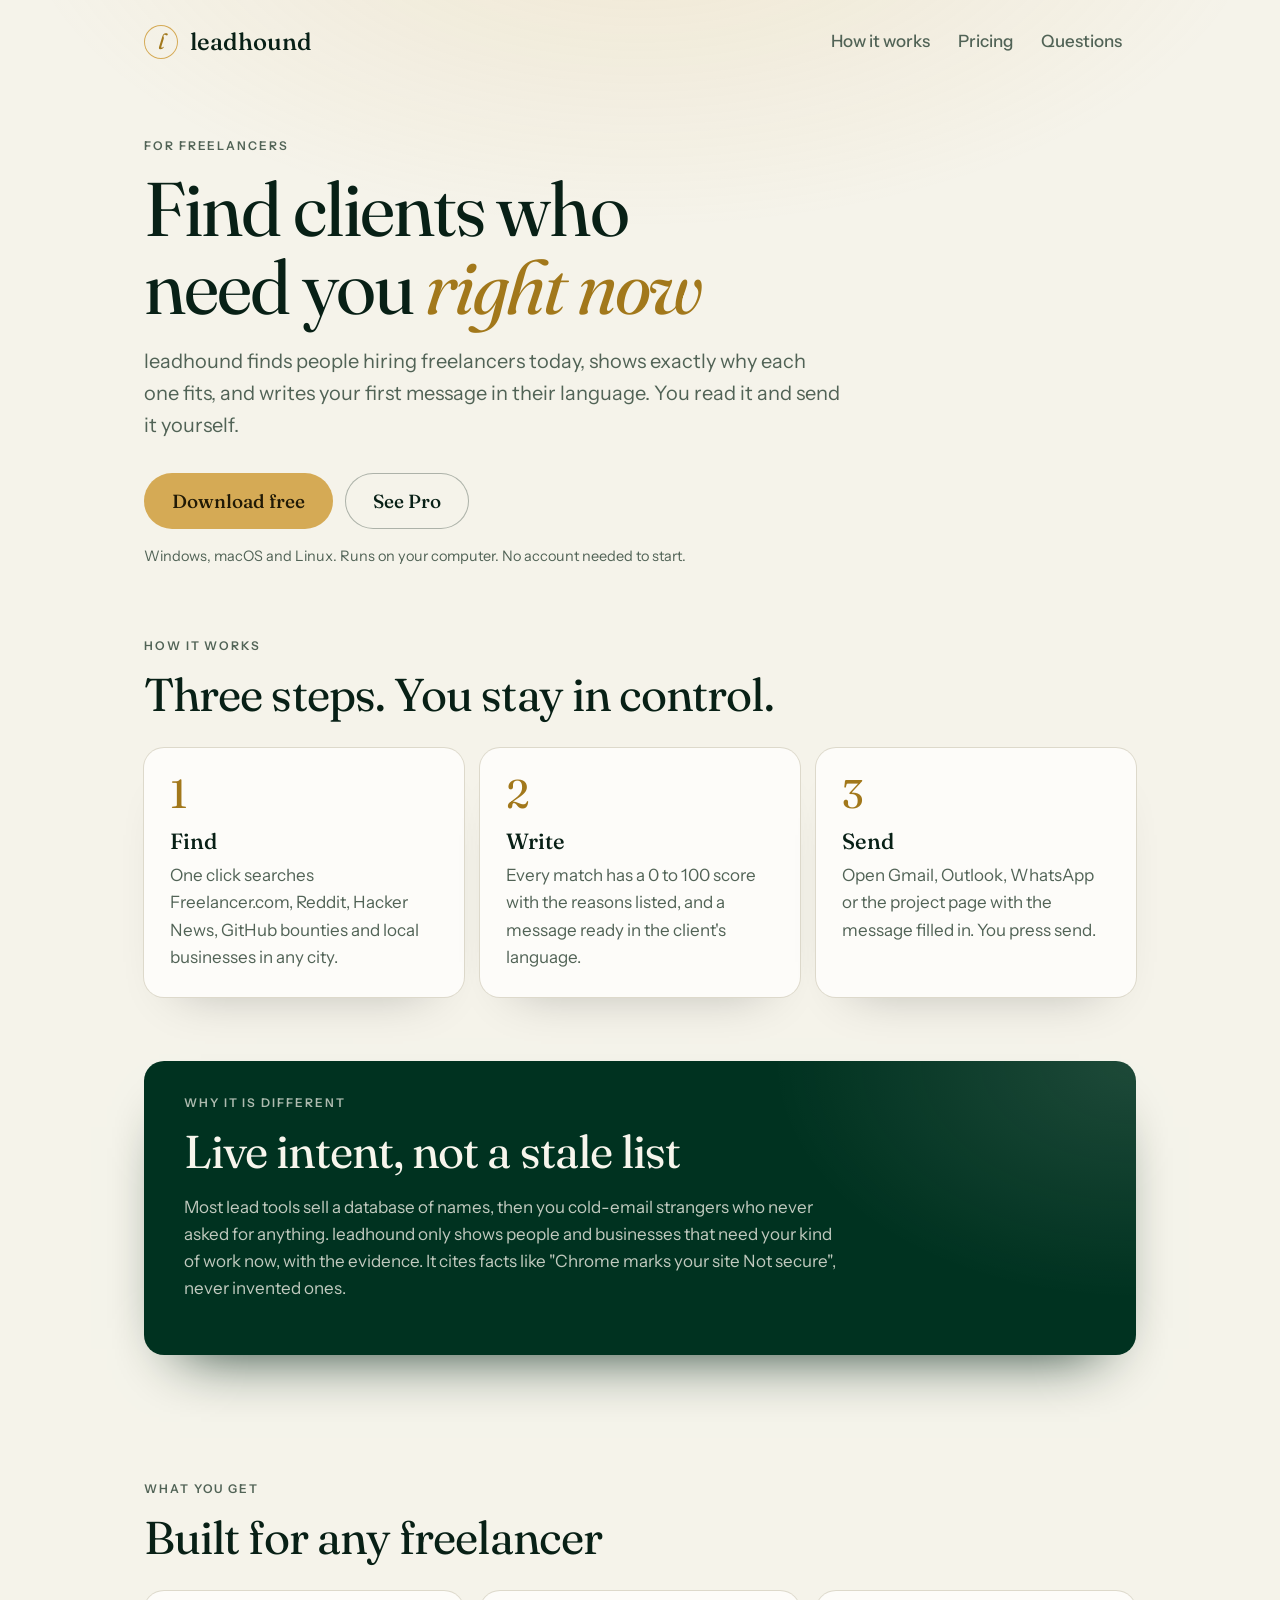
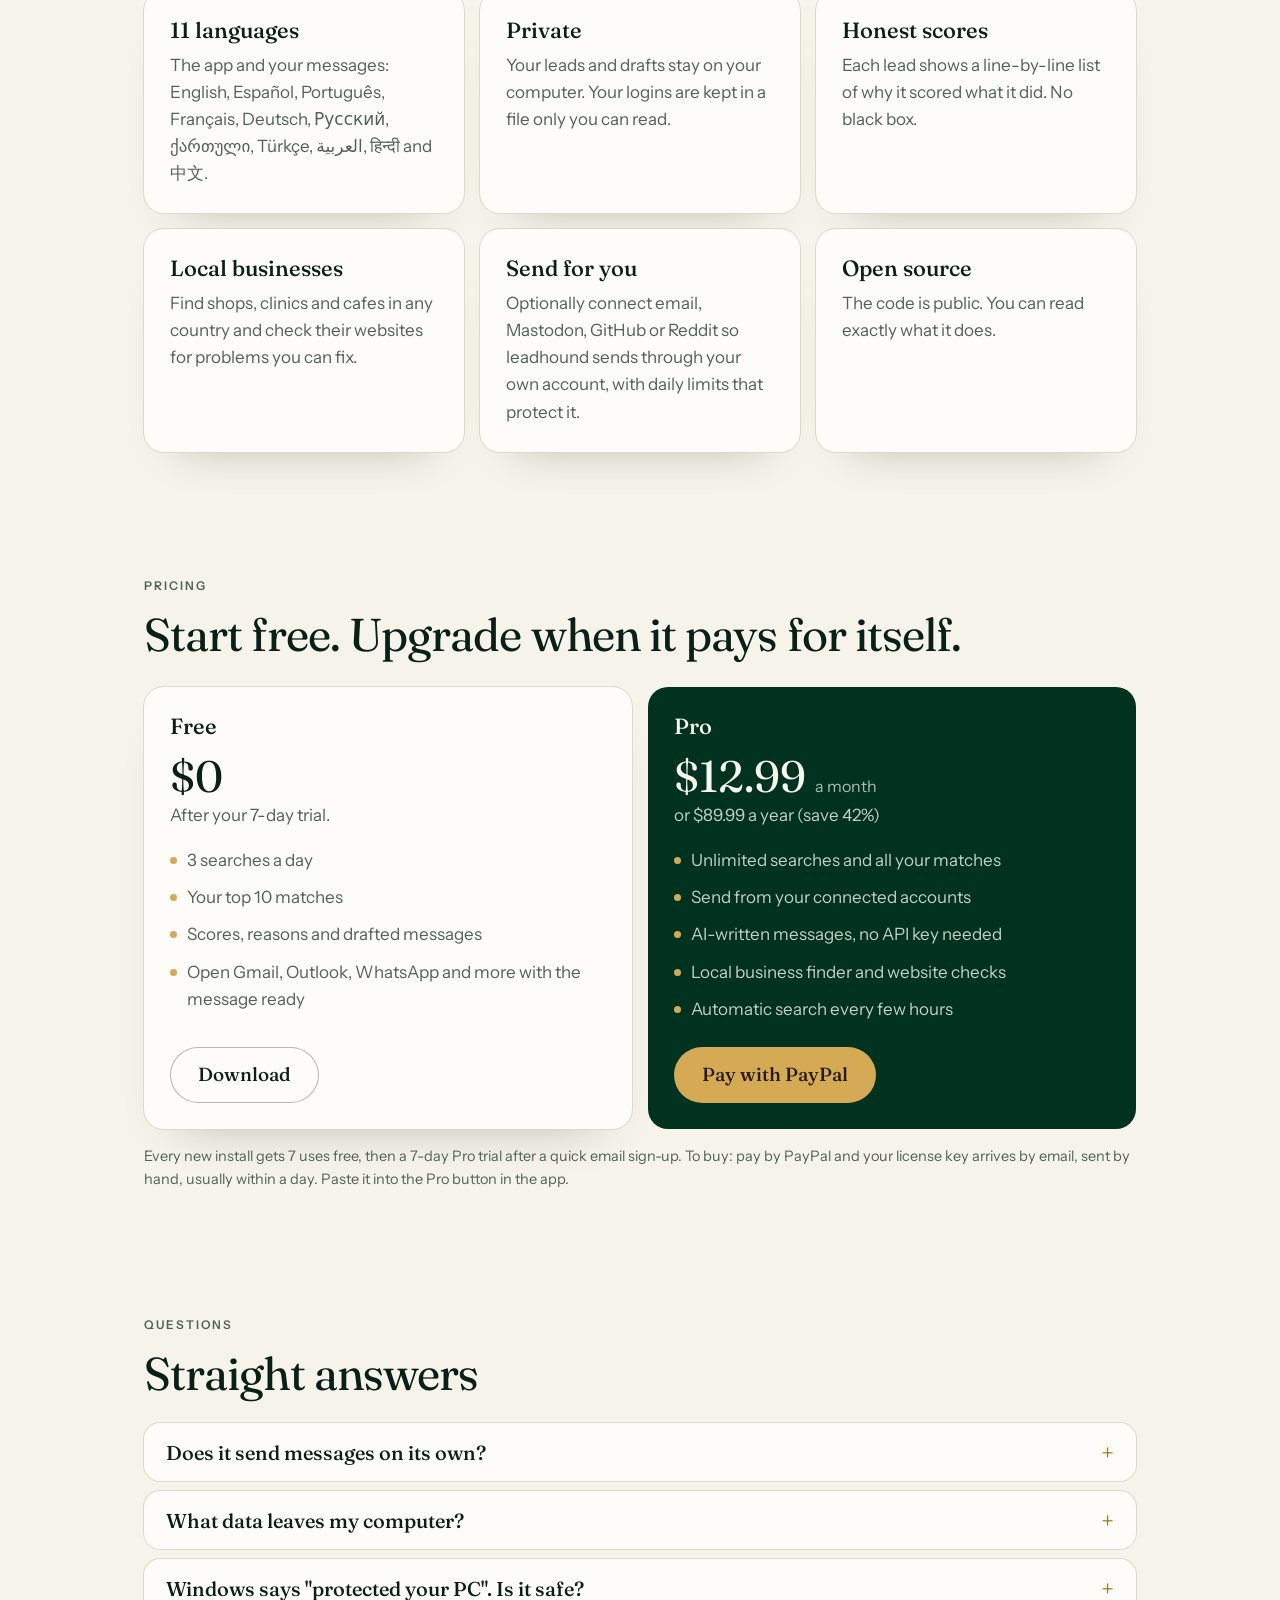
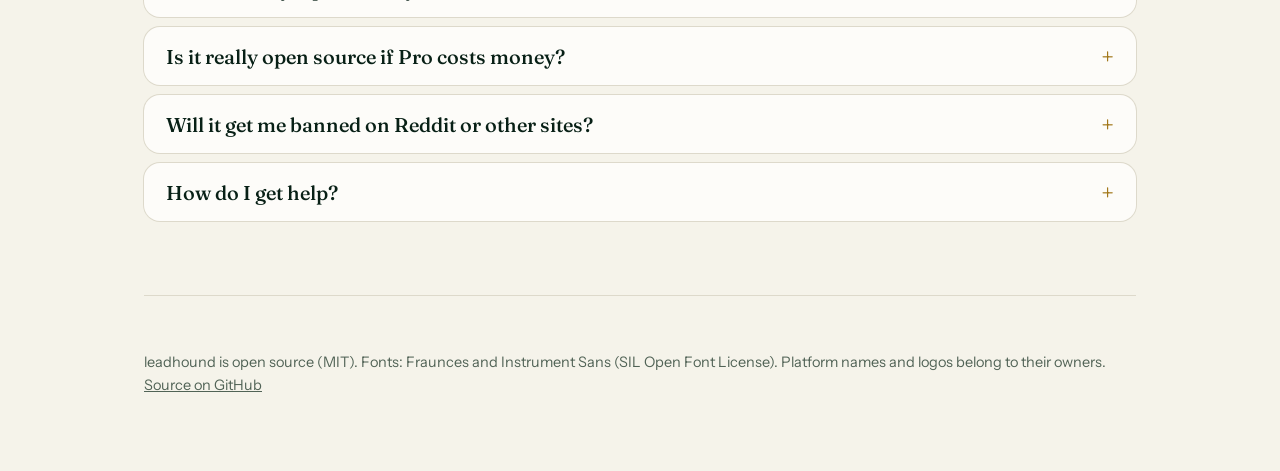
==== site/index.html @ 35280e09 "Add landing page Co-Authored-By: Claude Sonnet 5.5 <noreply@anthropic.com>" ====
<!doctype html>
<html lang="en"><head><meta charset="utf-8"><meta name="viewport" content="width=device-width,initial-scale=1">
<title>leadhound: find freelance clients who need you right now</title>
<meta name="description" content="leadhound finds people hiring freelancers right now, shows why each one fits, and writes your first message in their language. You send it yourself. Free to start, runs on your computer.">
<meta property="og:title" content="leadhound: find freelance clients who need you right now">
<meta property="og:description" content="Live hiring posts and local businesses, scored and explained. Your data stays on your computer.">
<style>
@font-face{font-family:Fraunces;src:url(fonts/fraunces.woff2) format("woff2");font-weight:300 700;font-display:swap}
@font-face{font-family:Fraunces;src:url(fonts/fraunces-italic.woff2) format("woff2");font-weight:300 700;font-style:italic;font-display:swap}
@font-face{font-family:"Instrument Sans";src:url(fonts/instrument-sans.woff2) format("woff2");font-weight:400 700;font-display:swap}
:root{--bg:oklch(0.962 0.012 95);--card:oklch(0.992 0.005 95);--ink:oklch(0.22 0.035 165);--mut:oklch(0.48 0.03 155);--hair:oklch(0.885 0.02 95);--pri:oklch(0.34 0.07 163);--on:oklch(0.97 0.012 95);--gold:oklch(0.76 0.115 82);--gold-on:oklch(0.22 0.035 90);--gold-ink:oklch(0.6 0.115 82);--hero:oklch(0.28 0.062 164);
--display:Fraunces,Georgia,serif;--body:"Instrument Sans",system-ui,sans-serif;--ease:cubic-bezier(.2,0,0,1)}
*{box-sizing:border-box}html{-webkit-font-smoothing:antialiased;scroll-behavior:smooth}
body{margin:0;background:var(--bg);color:var(--ink);font:400 17px/1.6 var(--body)}
body::before{content:"";position:fixed;inset:0;z-index:-1;background:radial-gradient(900px 480px at 50% -12%,color-mix(in oklch,var(--gold) 16%,transparent),transparent 70%)}
a{color:inherit}
.wrap{max-width:1040px;margin:0 auto;padding:0 24px}
header{display:flex;align-items:center;gap:8px;padding:20px 0}
.brand{display:flex;align-items:center;gap:12px;margin-right:auto;font:500 24px/1 var(--display);text-decoration:none}
.logo{display:grid;place-items:center;width:34px;height:34px;border-radius:50%;box-shadow:inset 0 0 0 1px var(--gold);color:var(--gold-ink);font:italic 400 22px/1 var(--display);padding-bottom:3px}
nav a{display:inline-flex;align-items:center;min-height:44px;padding:0 14px;border-radius:99px;color:var(--mut);text-decoration:none;font-weight:500}
nav a:hover{background:color-mix(in oklch,var(--ink) 6%,transparent);color:var(--ink)}
.btn{display:inline-flex;align-items:center;gap:10px;min-height:56px;padding:0 28px;border-radius:99px;background:var(--gold);color:var(--gold-on);font:500 19px/1 var(--display);text-decoration:none;transition:transform 150ms var(--ease),filter 150ms var(--ease)}
.btn:hover{filter:brightness(1.06)}.btn:active{transform:scale(.97)}
.btn.line{background:transparent;color:var(--ink);box-shadow:inset 0 0 0 1px color-mix(in oklch,var(--ink) 30%,transparent)}
.btn.dark{background:var(--pri);color:var(--on)}
.eyebrow{font:600 12px/1 var(--body);letter-spacing:.16em;text-transform:uppercase;color:var(--mut);margin:0 0 18px}
h1{font:400 clamp(42px,7vw,76px)/1.02 var(--display);letter-spacing:-.025em;margin:0 0 20px;text-wrap:balance}
h1 em{font-style:italic;color:var(--gold-ink)}
h2{font:400 clamp(32px,4.4vw,46px)/1.08 var(--display);letter-spacing:-.02em;margin:0 0 14px;text-wrap:balance}
h3{font:500 22px/1.2 var(--display);margin:0 0 8px}
.lead{font-size:20px;color:var(--mut);max-width:56ch;margin:0 0 32px;text-wrap:pretty}
.hero{padding:56px 0 72px}.cta{display:flex;gap:12px;flex-wrap:wrap}.small{color:var(--mut);font-size:14.5px;margin:16px 0 0}
section{padding:64px 0}
.grid{display:grid;grid-template-columns:repeat(3,minmax(0,1fr));gap:16px}
.card{background:var(--card);border-radius:20px;padding:26px;box-shadow:0 0 0 1px var(--hair),0 26px 50px -36px oklch(0 0 0/.3)}
.card p{margin:0;color:var(--mut)}
.num{font:400 40px/1 var(--display);color:var(--gold-ink);margin-bottom:14px}
.panel{background:radial-gradient(520px 340px at 100% 0,color-mix(in oklch,var(--on) 12%,transparent),transparent 70%),var(--hero);color:var(--on);border-radius:20px;padding:36px 40px;box-shadow:0 30px 60px -36px color-mix(in oklch,var(--hero) 80%,black)}
.panel p{color:color-mix(in oklch,var(--on) 78%,transparent);max-width:60ch}
.plans{display:grid;grid-template-columns:repeat(2,minmax(0,1fr));gap:16px;align-items:stretch}
.plan{display:flex;flex-direction:column}.plan.pro{background:var(--hero);color:var(--on);box-shadow:none}.plan.pro p,.plan.pro li{color:color-mix(in oklch,var(--on) 80%,transparent)}
.price{font:400 44px/1 var(--display);margin:6px 0 4px}.price small{font:400 16px var(--body);color:var(--mut)}.plan.pro .price small{color:color-mix(in oklch,var(--on) 70%,transparent)}
ul.tick{list-style:none;padding:0;margin:18px 0 24px;display:grid;gap:10px}ul.tick li{display:flex;gap:10px;color:var(--mut)}ul.tick li::before{content:"";width:7px;height:7px;border-radius:50%;background:var(--gold);margin-top:10px;flex:none}
.plan .btn{margin-top:auto;align-self:flex-start}
details{background:var(--card);border-radius:16px;padding:0 22px;box-shadow:0 0 0 1px var(--hair);margin-bottom:10px}
summary{cursor:pointer;min-height:58px;display:flex;align-items:center;font:500 20px var(--display);list-style:none}summary::-webkit-details-marker{display:none}
summary::after{content:"+";margin-left:auto;color:var(--gold-ink);font-size:24px}details[open] summary::after{content:"\2212"}
details p{margin:0 0 20px;color:var(--mut)}
footer{padding:40px 0 60px;color:var(--mut);font-size:14.5px;border-top:1px solid var(--hair)}
@media(max-width:820px){.grid,.plans{grid-template-columns:1fr}.panel{padding:28px 24px}nav a.hide{display:none}}
@media(prefers-reduced-motion:reduce){*{transition:none!important;scroll-behavior:auto!important}}
</style></head><body>
<div class="wrap">
<header><a class="brand" href="#"><span class="logo">l</span>leadhound</a><nav><a class="hide" href="#how">How it works</a><a href="#pricing">Pricing</a><a class="hide" href="#faq">Questions</a></nav></header>

<div class="hero">
  <p class="eyebrow">For freelancers</p>
  <h1>Find clients who need you <em>right now</em></h1>
  <p class="lead">leadhound finds people hiring freelancers today, shows exactly why each one fits, and writes your first message in their language. You read it and send it yourself.</p>
  <div class="cta"><a class="btn" href="https://github.com/kalidatuna/leadhound/releases/latest">Download free</a><a class="btn line" href="#pricing">See Pro</a></div>
  <p class="small">Windows, macOS and Linux. Runs on your computer. No account needed to start.</p>
</div>

<section id="how" style="padding-top:0">
  <p class="eyebrow">How it works</p>
  <h2>Three steps. You stay in control.</h2>
  <div class="grid" style="margin-top:28px">
    <div class="card"><div class="num">1</div><h3>Find</h3><p>One click searches Freelancer.com, Reddit, Hacker News, GitHub bounties and local businesses in any city.</p></div>
    <div class="card"><div class="num">2</div><h3>Write</h3><p>Every match has a 0 to 100 score with the reasons listed, and a message ready in the client's language.</p></div>
    <div class="card"><div class="num">3</div><h3>Send</h3><p>Open Gmail, Outlook, WhatsApp or the project page with the message filled in. You press send.</p></div>
  </div>
</section>

<section style="padding-top:0">
  <div class="panel">
    <p class="eyebrow" style="color:color-mix(in oklch,var(--on) 70%,transparent)">Why it is different</p>
    <h2>Live intent, not a stale list</h2>
    <p>Most lead tools sell a database of names, then you cold-email strangers who never asked for anything. leadhound only shows people and businesses that need your kind of work now, with the evidence. It cites facts like "Chrome marks your site Not secure", never invented ones.</p>
  </div>
</section>

<section>
  <p class="eyebrow">What you get</p>
  <h2>Built for any freelancer</h2>
  <div class="grid" style="margin-top:28px">
    <div class="card"><h3>11 languages</h3><p>The app and your messages: English, Español, Português, Français, Deutsch, Русский, ქართული, Türkçe, العربية, हिन्दी and 中文.</p></div>
    <div class="card"><h3>Private</h3><p>Your leads and drafts stay on your computer. Your logins are kept in a file only you can read.</p></div>
    <div class="card"><h3>Honest scores</h3><p>Each lead shows a line-by-line list of why it scored what it did. No black box.</p></div>
    <div class="card"><h3>Local businesses</h3><p>Find shops, clinics and cafes in any country and check their websites for problems you can fix.</p></div>
    <div class="card"><h3>Send for you</h3><p>Optionally connect email, Mastodon, GitHub or Reddit so leadhound sends through your own account, with daily limits that protect it.</p></div>
    <div class="card"><h3>Open source</h3><p>The code is public. You can read exactly what it does.</p></div>
  </div>
</section>

<section id="pricing">
  <p class="eyebrow">Pricing</p>
  <h2>Start free. Upgrade when it pays for itself.</h2>
  <div class="plans" style="margin-top:28px">
    <div class="card plan">
      <h3>Free</h3><div class="price">$0</div><p>After your 7-day trial.</p>
      <ul class="tick"><li>3 searches a day</li><li>Your top 10 matches</li><li>Scores, reasons and drafted messages</li><li>Open Gmail, Outlook, WhatsApp and more with the message ready</li></ul>
      <a class="btn line" href="https://github.com/kalidatuna/leadhound/releases/latest">Download</a>
    </div>
    <div class="card plan pro">
      <h3>Pro</h3><div class="price">$12.99 <small>a month</small></div><p>or $89.99 a year (save 42%)</p>
      <ul class="tick"><li>Unlimited searches and all your matches</li><li>Send from your connected accounts</li><li>AI-written messages, no API key needed</li><li>Local business finder and website checks</li><li>Automatic search every few hours</li></ul>
      <a class="btn" href="https://paypal.me/SupplierIndexUK">Pay with PayPal</a>
    </div>
  </div>
  <p class="small">Every new install gets 7 uses free, then a 7-day Pro trial after a quick email sign-up. To buy: pay by PayPal and your license key arrives by email, sent by hand, usually within a day. Paste it into the Pro button in the app.</p>
</section>

<section id="faq">
  <p class="eyebrow">Questions</p>
  <h2>Straight answers</h2>
  <div style="margin-top:24px">
  <details><summary>Does it send messages on its own?</summary><p>Never. You press send on every message. The daily limits exist to protect your accounts, not to set a target.</p></details>
  <details><summary>What data leaves my computer?</summary><p>Searches go to the public sources (Freelancer.com, Reddit and so on) the way a browser would. If you sign up for the trial, your email and a device code go to the license server. If you use the hosted AI, the lead's text goes to the server and then to Anthropic to write the message. Nothing else.</p></details>
  <details><summary>Windows says "protected your PC". Is it safe?</summary><p>The downloaded apps are not code-signed yet, so Windows and macOS warn you. On Windows click More info, then Run anyway. On macOS right-click the file and choose Open. The code is public if you want to check it, or install it with pip.</p></details>
  <details><summary>Is it really open source if Pro costs money?</summary><p>Yes. The code is public under the MIT license. Pro is a license key for convenience features and the hosted AI. Anyone technical can read and change the code; paying supports the person who maintains it.</p></details>
  <details><summary>Will it get me banned on Reddit or other sites?</summary><p>leadhound identifies itself, limits how fast it asks, and only reads public posts. When you connect an account to send, it caps messages per day and pauses between them. Cold messages can still break a site's rules, so keep them personal and short.</p></details>
  <details><summary>How do I get help?</summary><p>Open an issue on <a href="https://github.com/kalidatuna/leadhound/issues">GitHub</a>.</p></details>
  </div>
</section>

<footer>
  <p>leadhound is open source (MIT). Fonts: Fraunces and Instrument Sans (SIL Open Font License). Platform names and logos belong to their owners. <a href="https://github.com/kalidatuna/leadhound">Source on GitHub</a></p>
</footer>
</div>
</body></html>
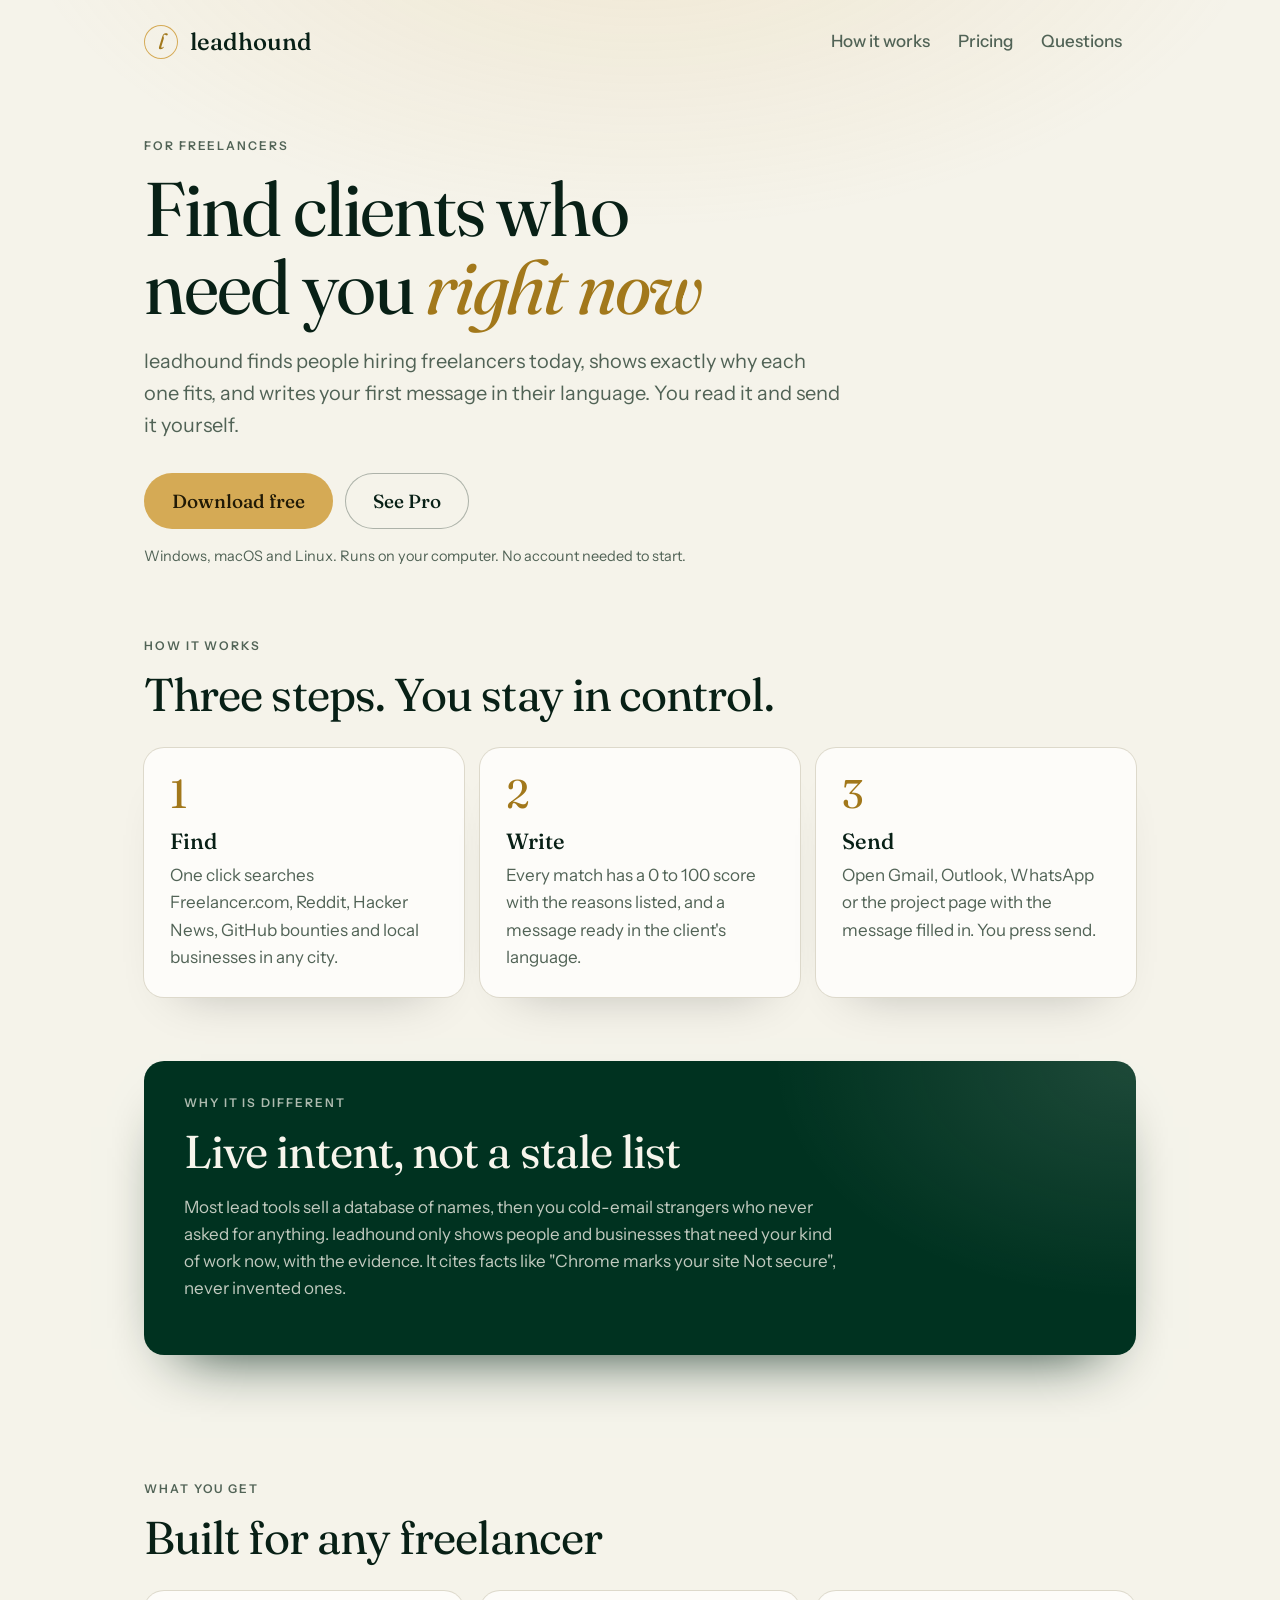
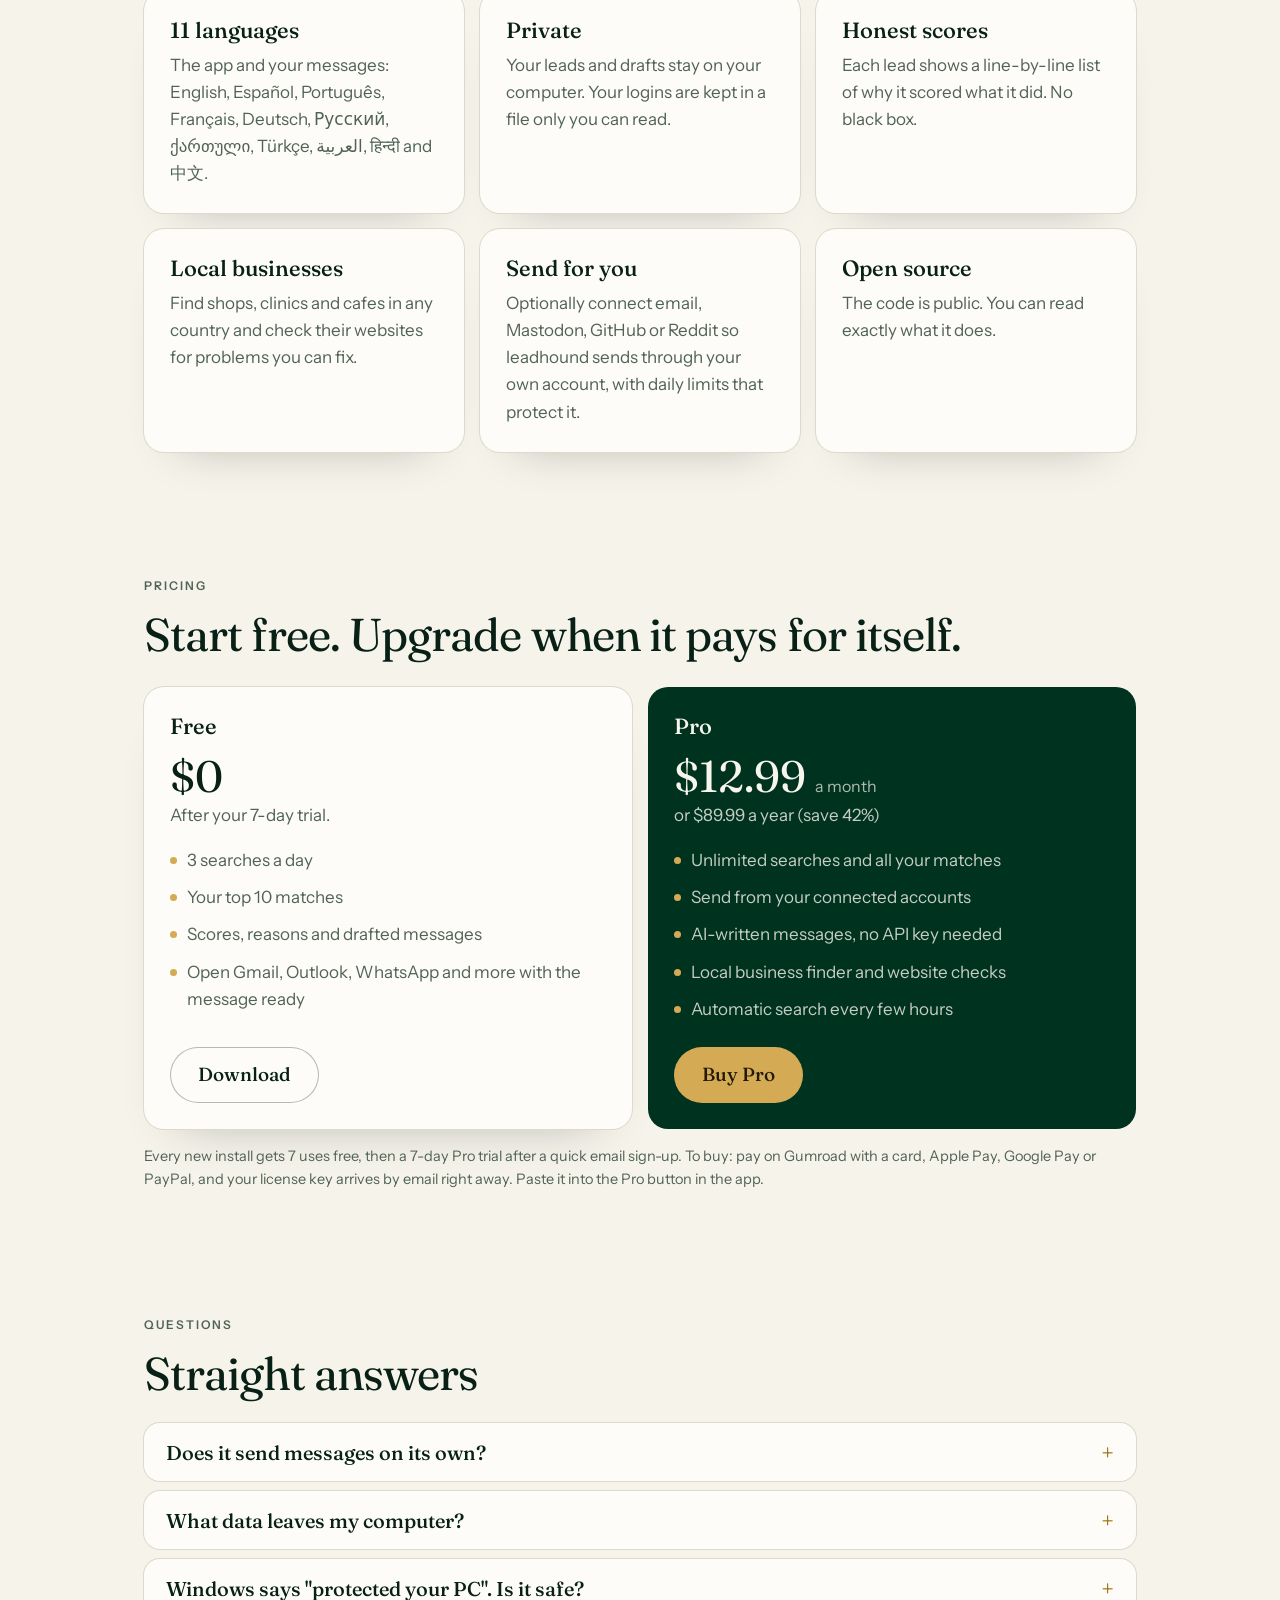
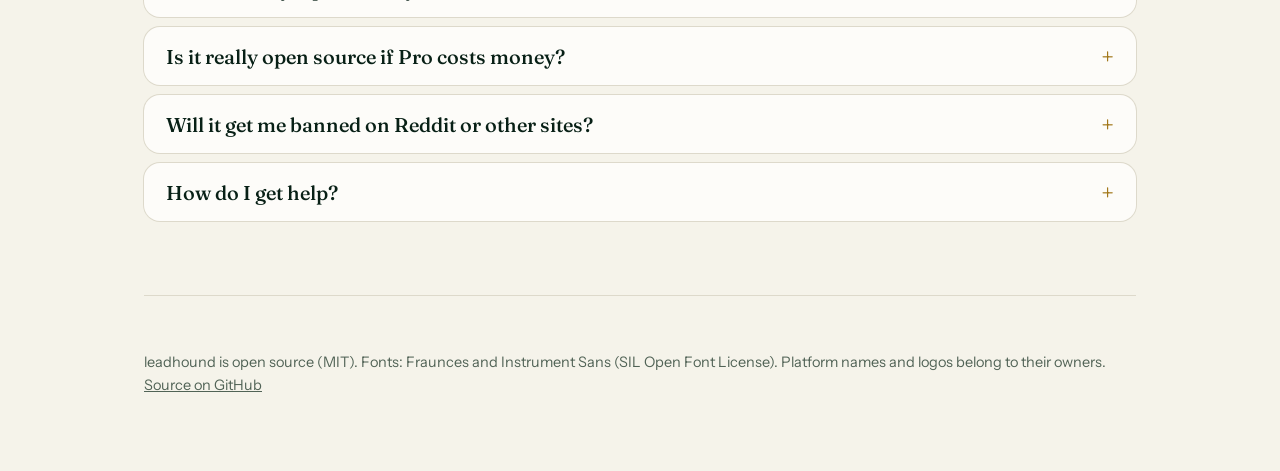
==== commit 978fa1e7: "Sell Pro through Gumroad: license keys redeemed with the license server - POST /v1/redeem turns a Gu" ====
--- a/site/index.html
+++ b/site/index.html
@@ -105,10 +105,10 @@
     <div class="card plan pro">
       <h3>Pro</h3><div class="price">$12.99 <small>a month</small></div><p>or $89.99 a year (save 42%)</p>
       <ul class="tick"><li>Unlimited searches and all your matches</li><li>Send from your connected accounts</li><li>AI-written messages, no API key needed</li><li>Local business finder and website checks</li><li>Automatic search every few hours</li></ul>
-      <a class="btn" href="https://paypal.me/SupplierIndexUK">Pay with PayPal</a>
+      <a class="btn" href="#buy" id="buy">Buy Pro</a>
     </div>
   </div>
-  <p class="small">Every new install gets 7 uses free, then a 7-day Pro trial after a quick email sign-up. To buy: pay by PayPal and your license key arrives by email, sent by hand, usually within a day. Paste it into the Pro button in the app.</p>
+  <p class="small">Every new install gets 7 uses free, then a 7-day Pro trial after a quick email sign-up. To buy: pay on Gumroad with a card, Apple Pay, Google Pay or PayPal, and your license key arrives by email right away. Paste it into the Pro button in the app.</p>
 </section>
 
 <section id="faq">
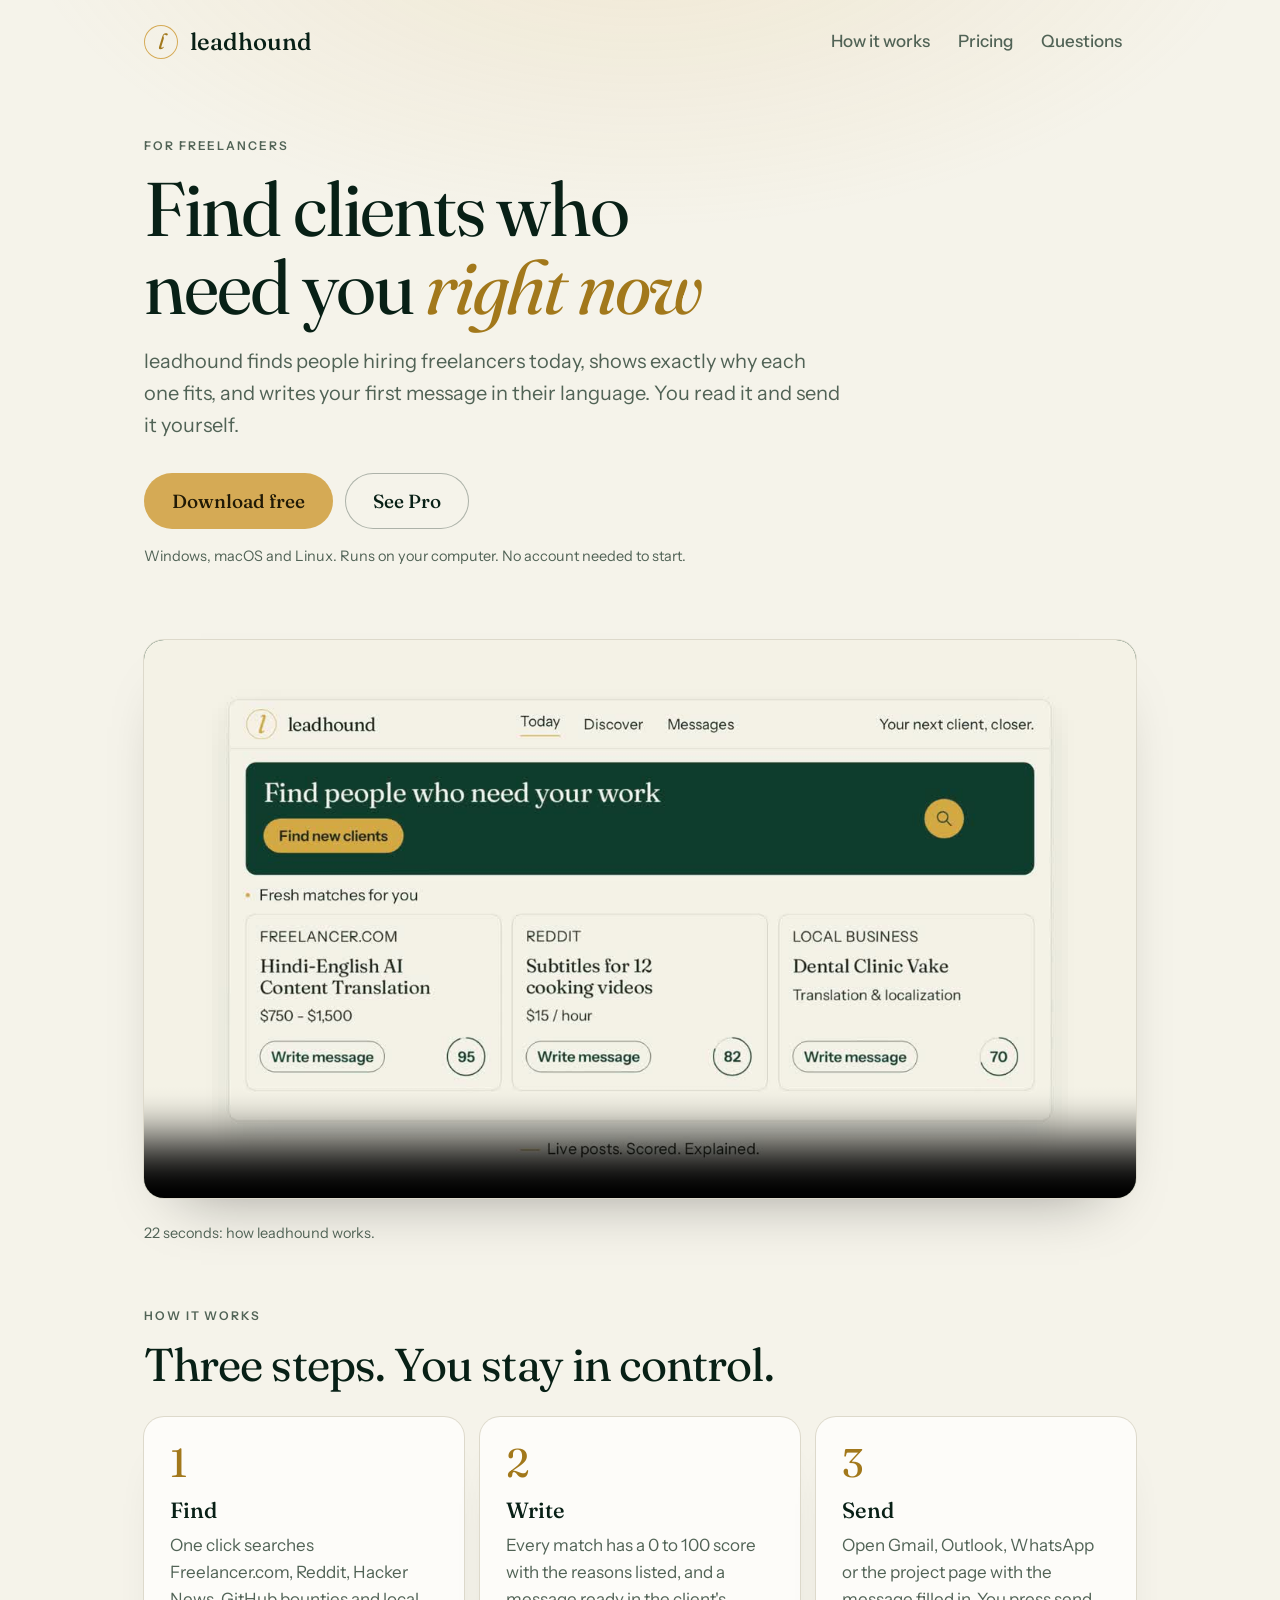
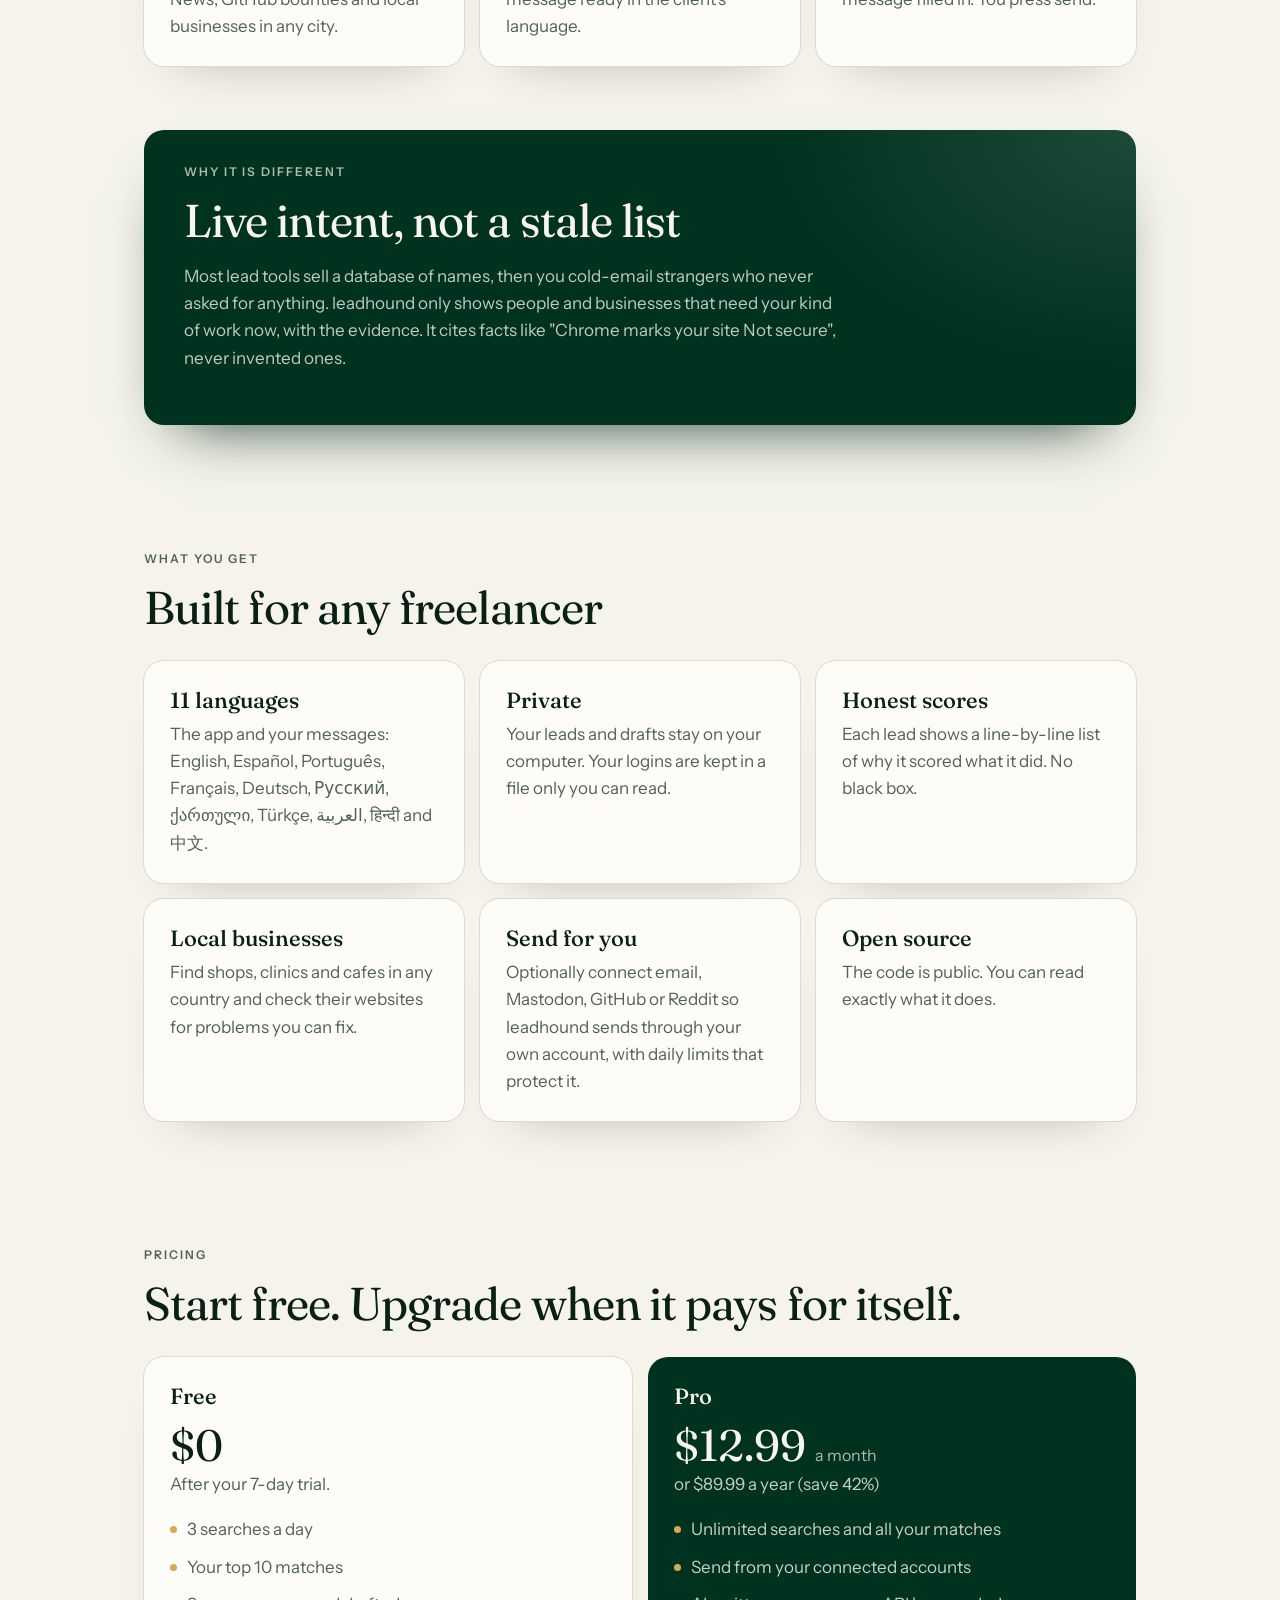
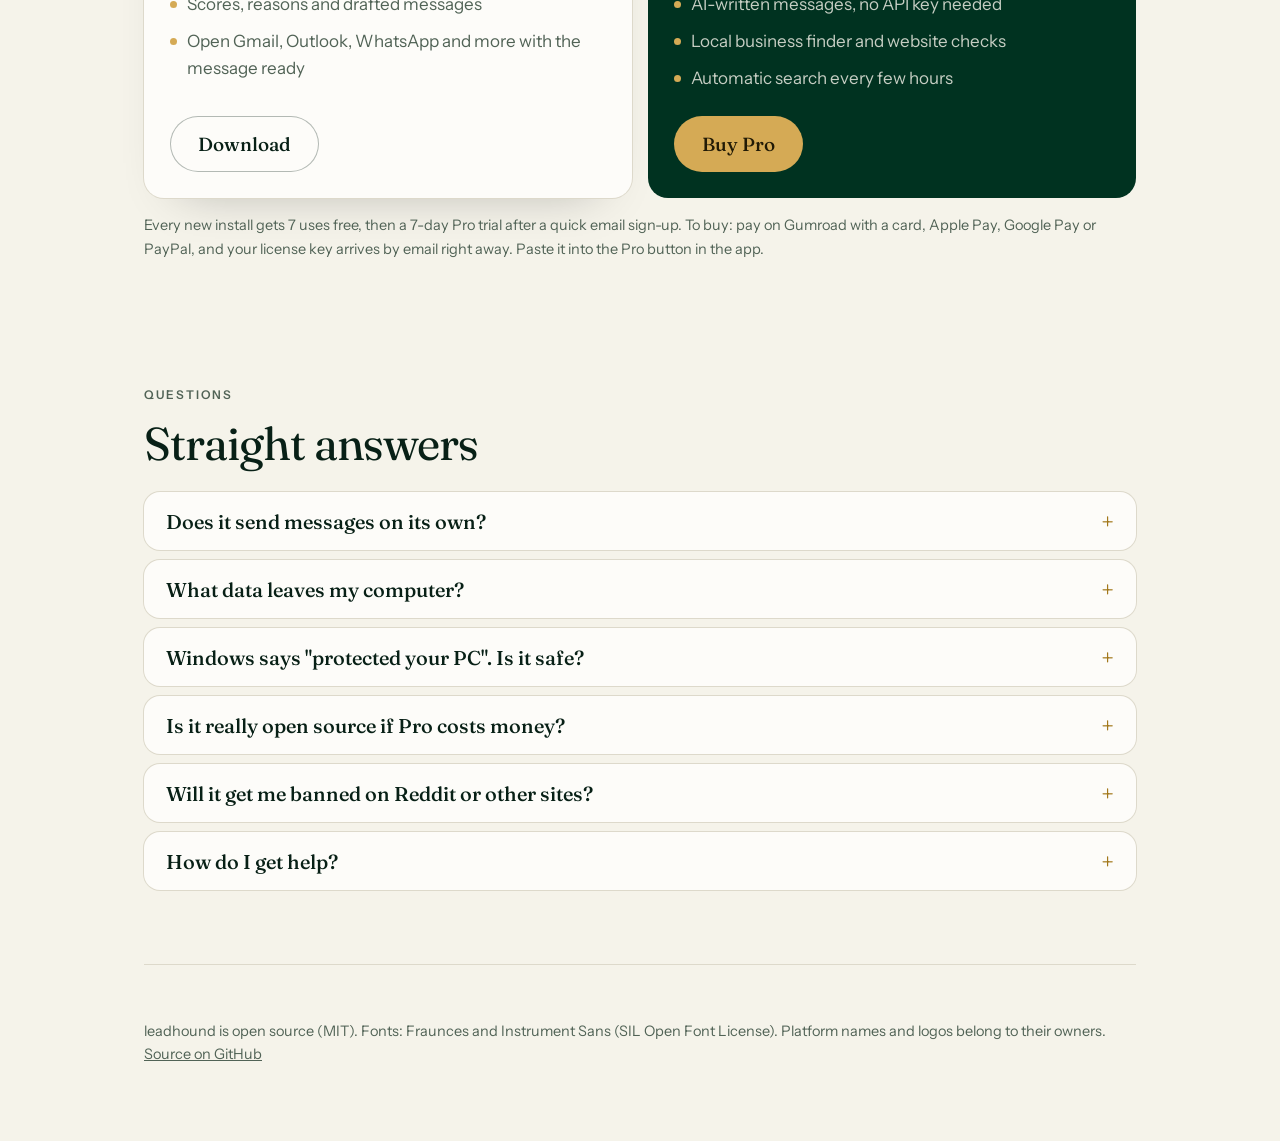
==== commit 07d03a57: "Add promo video to the landing page Co-Authored-By: Claude Sonnet 5.5 <noreply@anthropic.com>" ====
--- a/site/index.html
+++ b/site/index.html
@@ -62,6 +62,14 @@
   <p class="small">Windows, macOS and Linux. Runs on your computer. No account needed to start.</p>
 </div>
 
+<section style="padding-top:0">
+  <video controls preload="metadata" poster="promo-poster.jpg" playsinline style="width:100%;border-radius:20px;box-shadow:0 0 0 1px var(--hair),0 30px 60px -36px oklch(0 0 0/.4);background:var(--hero)">
+    <source src="promo.mp4" type="video/mp4">
+    Your browser cannot play this video.
+  </video>
+  <p class="small">22 seconds: how leadhound works.</p>
+</section>
+
 <section id="how" style="padding-top:0">
   <p class="eyebrow">How it works</p>
   <h2>Three steps. You stay in control.</h2>
@@ -105,7 +113,7 @@
     <div class="card plan pro">
       <h3>Pro</h3><div class="price">$12.99 <small>a month</small></div><p>or $89.99 a year (save 42%)</p>
       <ul class="tick"><li>Unlimited searches and all your matches</li><li>Send from your connected accounts</li><li>AI-written messages, no API key needed</li><li>Local business finder and website checks</li><li>Automatic search every few hours</li></ul>
-      <a class="btn" href="#buy" id="buy">Buy Pro</a>
+      <a class="btn" href="https://leadhound.gumroad.com/l/tfoewu">Buy Pro</a>
     </div>
   </div>
   <p class="small">Every new install gets 7 uses free, then a 7-day Pro trial after a quick email sign-up. To buy: pay on Gumroad with a card, Apple Pay, Google Pay or PayPal, and your license key arrives by email right away. Paste it into the Pro button in the app.</p>
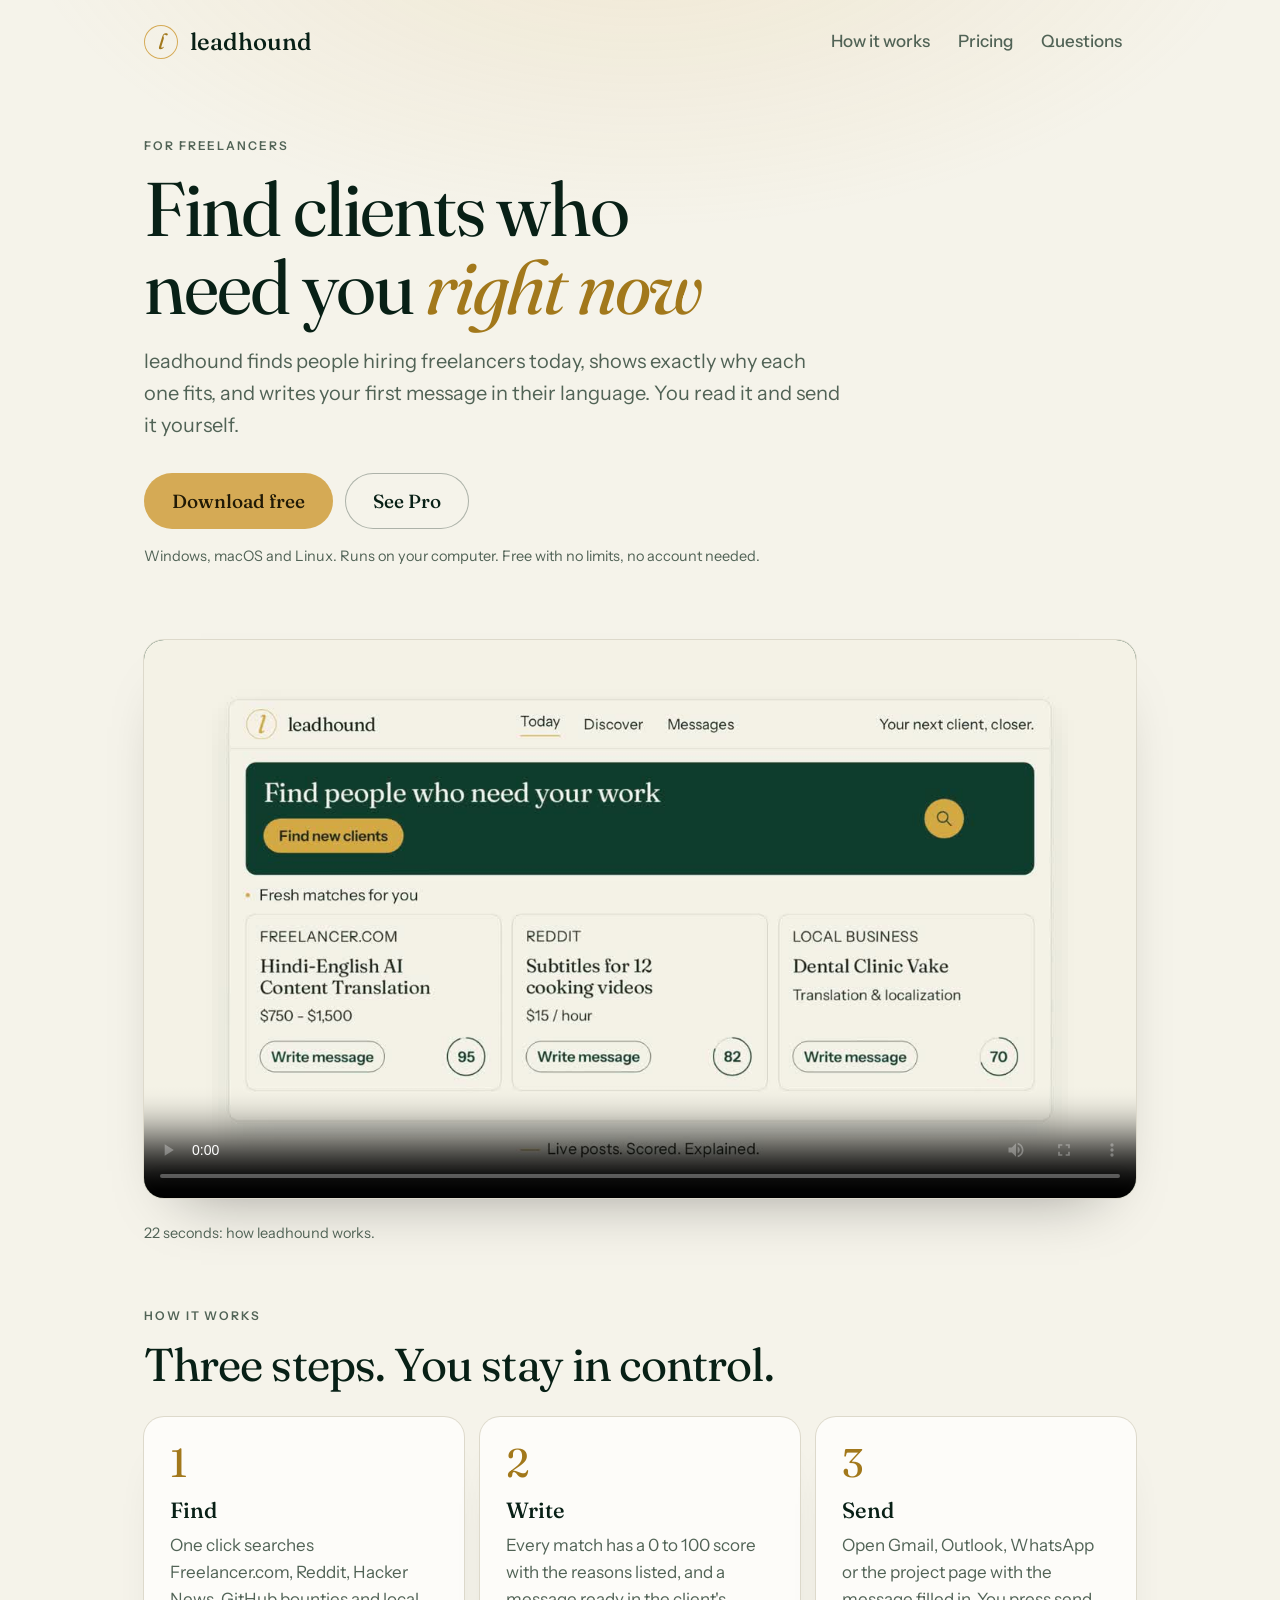
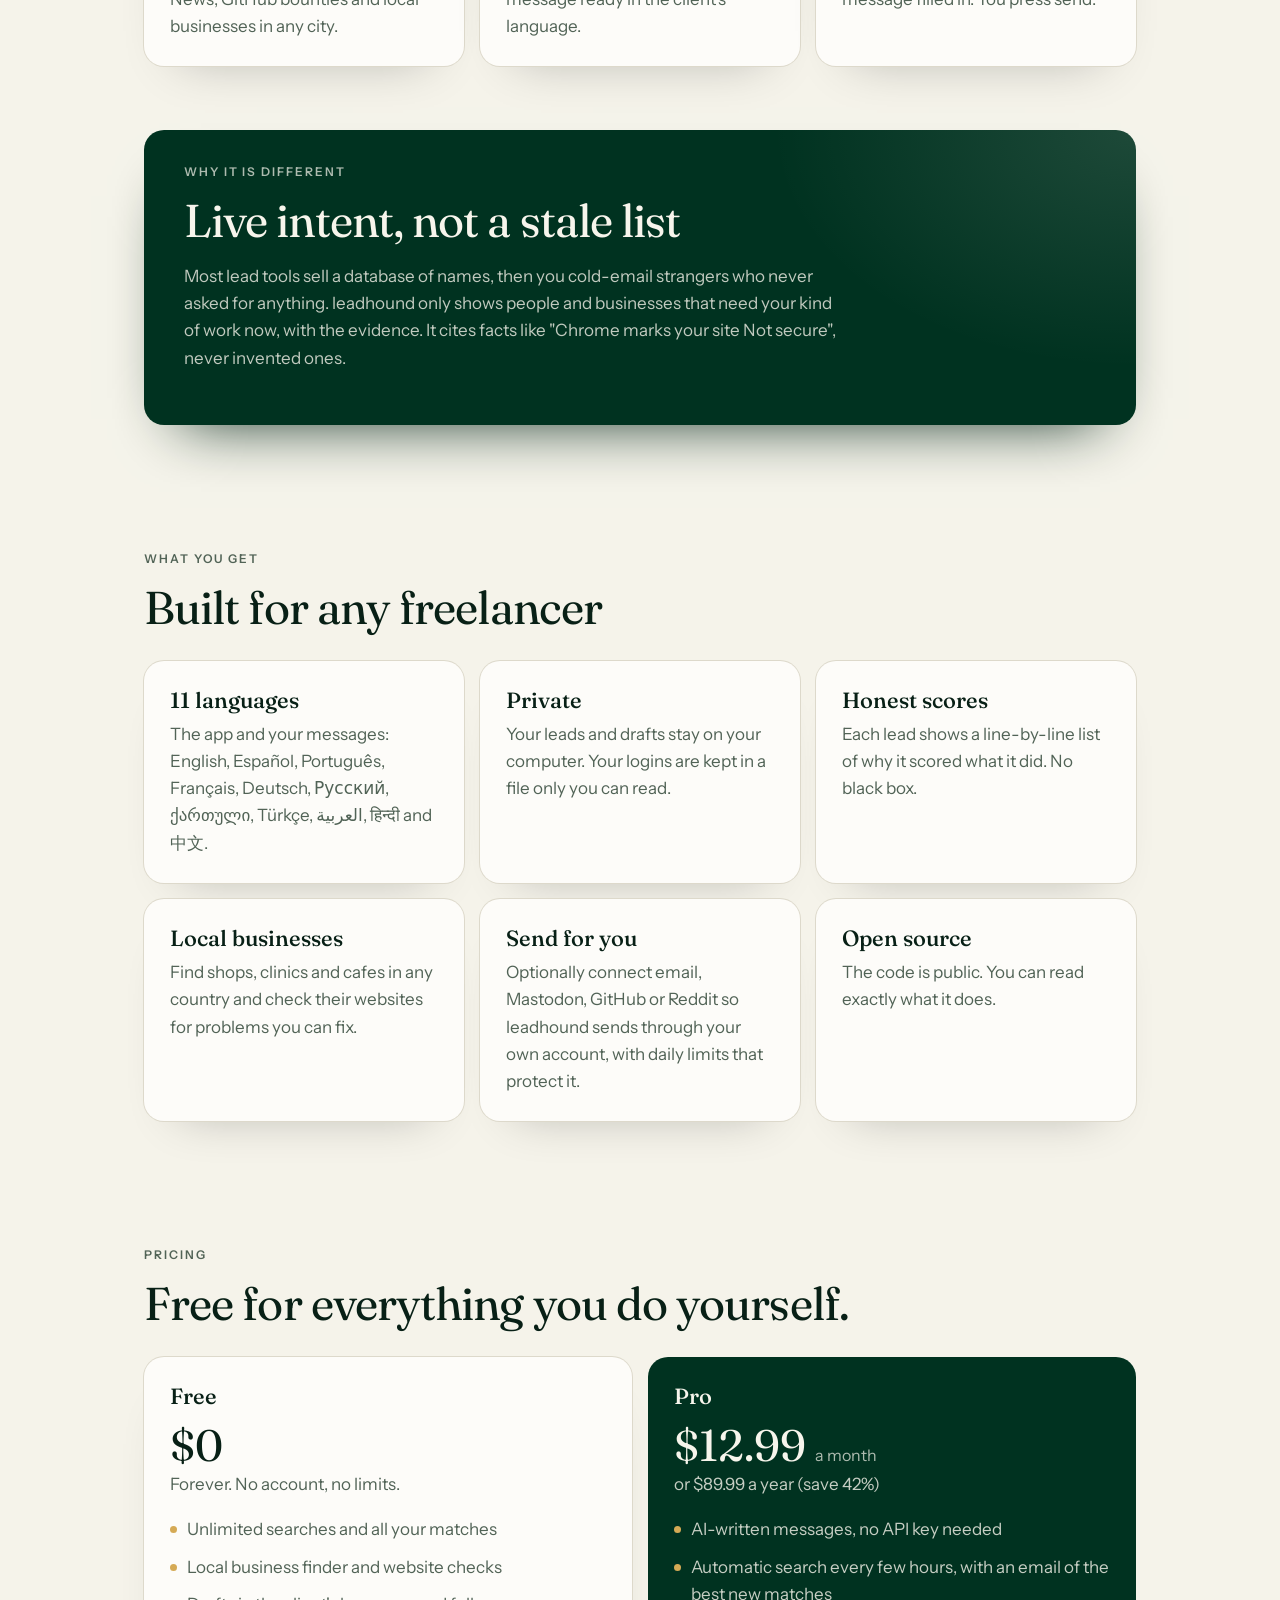
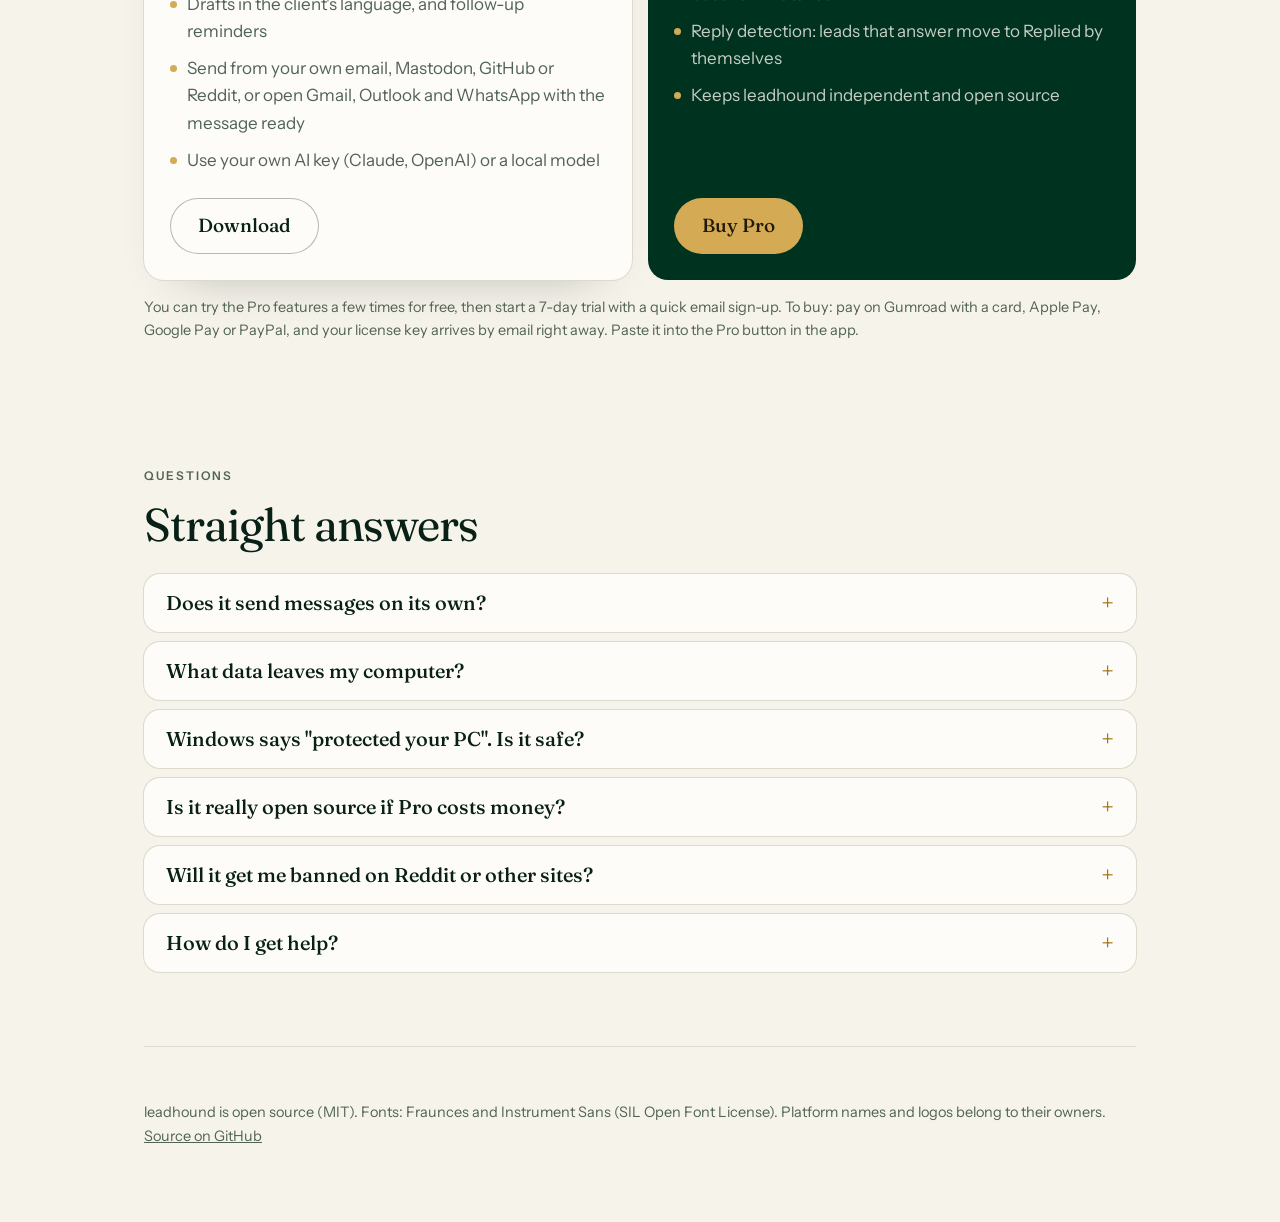
==== commit d2c62548: "Make everything you do yourself free; Pro is hosted AI, automatic search and reply detection Free no" ====
--- a/site/index.html
+++ b/site/index.html
@@ -59,7 +59,7 @@
   <h1>Find clients who need you <em>right now</em></h1>
   <p class="lead">leadhound finds people hiring freelancers today, shows exactly why each one fits, and writes your first message in their language. You read it and send it yourself.</p>
   <div class="cta"><a class="btn" href="https://github.com/kalidatuna/leadhound/releases/latest">Download free</a><a class="btn line" href="#pricing">See Pro</a></div>
-  <p class="small">Windows, macOS and Linux. Runs on your computer. No account needed to start.</p>
+  <p class="small">Windows, macOS and Linux. Runs on your computer. Free with no limits, no account needed.</p>
 </div>
 
 <section style="padding-top:0">
@@ -103,20 +103,20 @@
 
 <section id="pricing">
   <p class="eyebrow">Pricing</p>
-  <h2>Start free. Upgrade when it pays for itself.</h2>
+  <h2>Free for everything you do yourself.</h2>
   <div class="plans" style="margin-top:28px">
     <div class="card plan">
-      <h3>Free</h3><div class="price">$0</div><p>After your 7-day trial.</p>
-      <ul class="tick"><li>3 searches a day</li><li>Your top 10 matches</li><li>Scores, reasons and drafted messages</li><li>Open Gmail, Outlook, WhatsApp and more with the message ready</li></ul>
+      <h3>Free</h3><div class="price">$0</div><p>Forever. No account, no limits.</p>
+      <ul class="tick"><li>Unlimited searches and all your matches</li><li>Local business finder and website checks</li><li>Drafts in the client's language, and follow-up reminders</li><li>Send from your own email, Mastodon, GitHub or Reddit, or open Gmail, Outlook and WhatsApp with the message ready</li><li>Use your own AI key (Claude, OpenAI) or a local model</li></ul>
       <a class="btn line" href="https://github.com/kalidatuna/leadhound/releases/latest">Download</a>
     </div>
     <div class="card plan pro">
       <h3>Pro</h3><div class="price">$12.99 <small>a month</small></div><p>or $89.99 a year (save 42%)</p>
-      <ul class="tick"><li>Unlimited searches and all your matches</li><li>Send from your connected accounts</li><li>AI-written messages, no API key needed</li><li>Local business finder and website checks</li><li>Automatic search every few hours</li></ul>
+      <ul class="tick"><li>AI-written messages, no API key needed</li><li>Automatic search every few hours, with an email of the best new matches</li><li>Reply detection: leads that answer move to Replied by themselves</li><li>Keeps leadhound independent and open source</li></ul>
       <a class="btn" href="https://leadhound.gumroad.com/l/tfoewu">Buy Pro</a>
     </div>
   </div>
-  <p class="small">Every new install gets 7 uses free, then a 7-day Pro trial after a quick email sign-up. To buy: pay on Gumroad with a card, Apple Pay, Google Pay or PayPal, and your license key arrives by email right away. Paste it into the Pro button in the app.</p>
+  <p class="small">You can try the Pro features a few times for free, then start a 7-day trial with a quick email sign-up. To buy: pay on Gumroad with a card, Apple Pay, Google Pay or PayPal, and your license key arrives by email right away. Paste it into the Pro button in the app.</p>
 </section>
 
 <section id="faq">
@@ -126,7 +126,7 @@
   <details><summary>Does it send messages on its own?</summary><p>Never. You press send on every message. The daily limits exist to protect your accounts, not to set a target.</p></details>
   <details><summary>What data leaves my computer?</summary><p>Searches go to the public sources (Freelancer.com, Reddit and so on) the way a browser would. If you sign up for the trial, your email and a device code go to the license server. If you use the hosted AI, the lead's text goes to the server and then to Anthropic to write the message. Nothing else.</p></details>
   <details><summary>Windows says "protected your PC". Is it safe?</summary><p>The downloaded apps are not code-signed yet, so Windows and macOS warn you. On Windows click More info, then Run anyway. On macOS right-click the file and choose Open. The code is public if you want to check it, or install it with pip.</p></details>
-  <details><summary>Is it really open source if Pro costs money?</summary><p>Yes. The code is public under the MIT license. Pro is a license key for convenience features and the hosted AI. Anyone technical can read and change the code; paying supports the person who maintains it.</p></details>
+  <details><summary>Is it really open source if Pro costs money?</summary><p>Yes. The code is public under the MIT license, and everything you do yourself is free with no limits. Pro pays for the things that run for you or cost money to provide: the hosted AI, automatic search with email alerts, and reply detection. Paying supports the person who maintains it.</p></details>
   <details><summary>Will it get me banned on Reddit or other sites?</summary><p>leadhound identifies itself, limits how fast it asks, and only reads public posts. When you connect an account to send, it caps messages per day and pauses between them. Cold messages can still break a site's rules, so keep them personal and short.</p></details>
   <details><summary>How do I get help?</summary><p>Open an issue on <a href="https://github.com/kalidatuna/leadhound/issues">GitHub</a>.</p></details>
   </div>
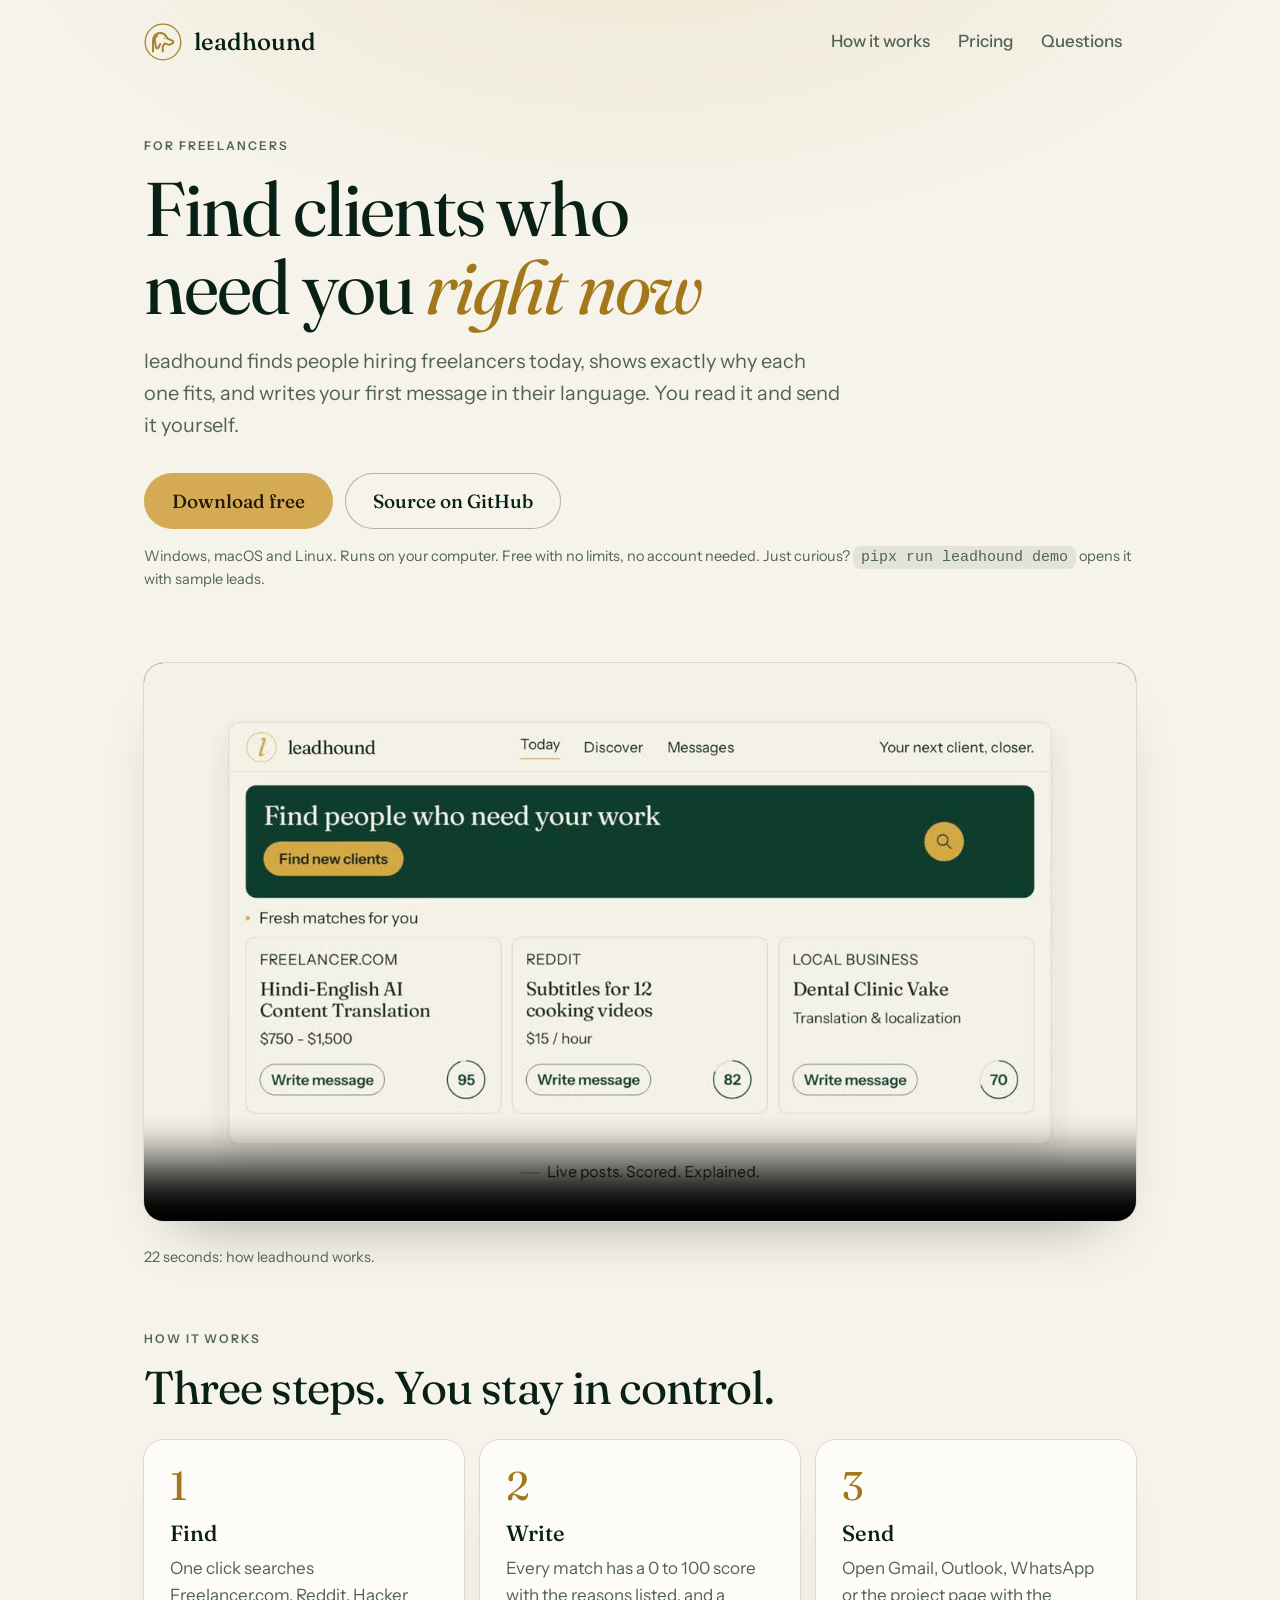
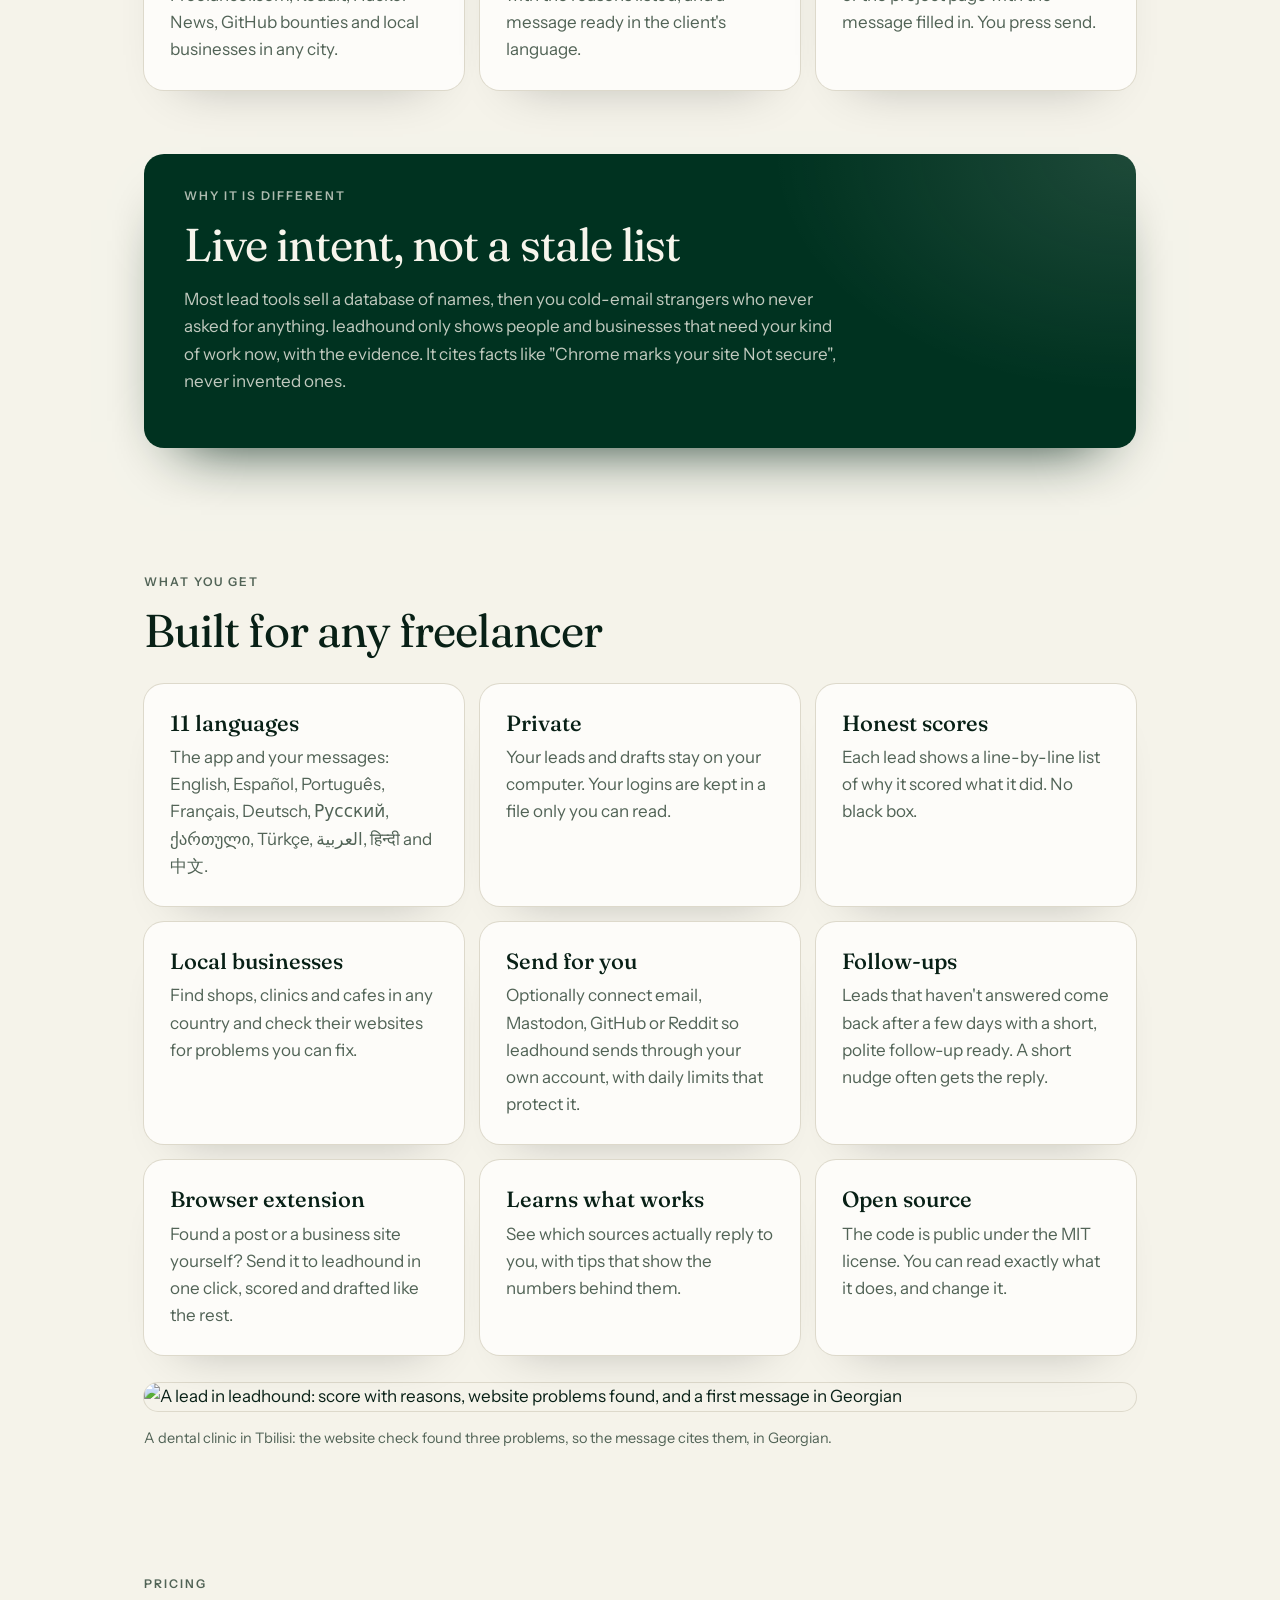
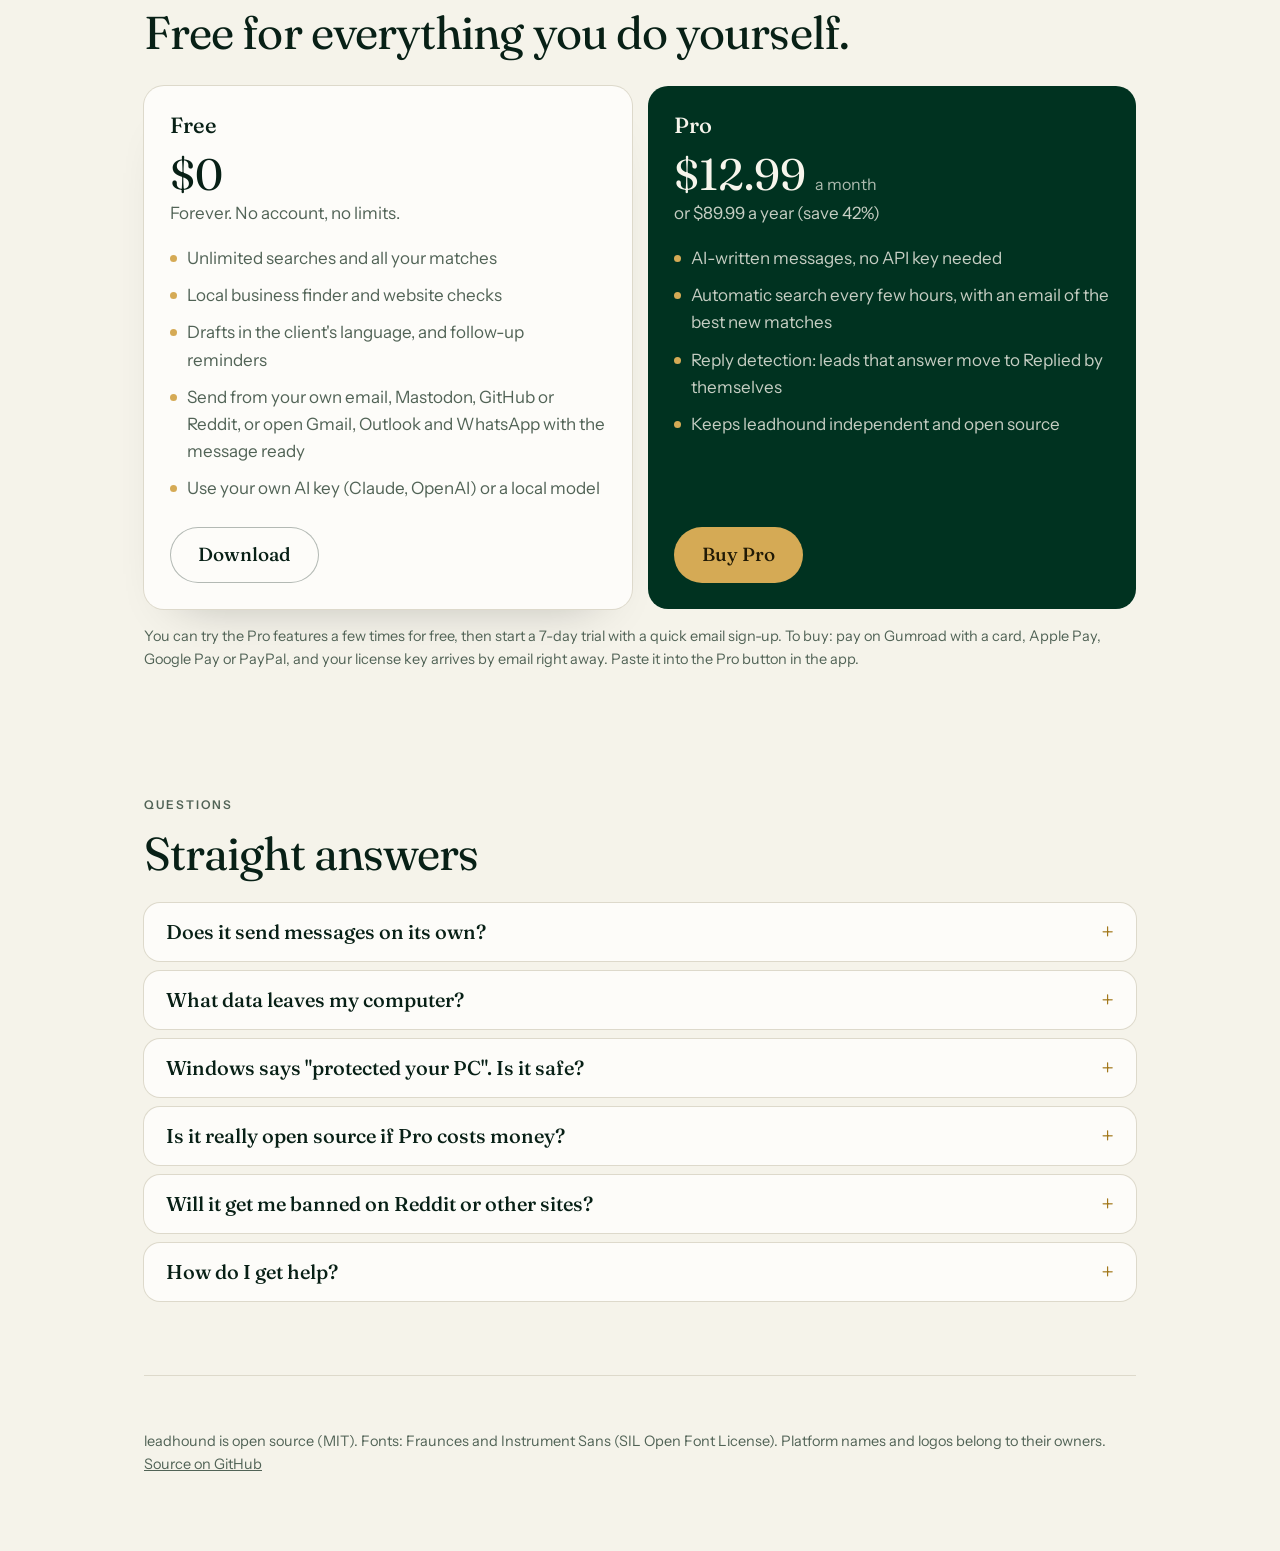
==== commit 1056836c: "README, changelog, launch kit and 0.5.0 - README: logo, badges, demo GIF, "try it in 10 seconds" (pi" ====
--- a/site/index.html
+++ b/site/index.html
@@ -3,7 +3,11 @@
 <title>leadhound: find freelance clients who need you right now</title>
 <meta name="description" content="leadhound finds people hiring freelancers right now, shows why each one fits, and writes your first message in their language. You send it yourself. Free to start, runs on your computer.">
 <meta property="og:title" content="leadhound: find freelance clients who need you right now">
-<meta property="og:description" content="Live hiring posts and local businesses, scored and explained. Your data stays on your computer.">
+<meta property="og:description" content="Live hiring posts and local businesses, scored and explained. Free and open source; your data stays on your computer.">
+<meta property="og:image" content="https://kalidatuna.github.io/leadhound/social-preview.png">
+<meta property="og:type" content="website">
+<meta name="twitter:card" content="summary_large_image">
+<link rel="icon" href="logo.svg" type="image/svg+xml">
 <style>
 @font-face{font-family:Fraunces;src:url(fonts/fraunces.woff2) format("woff2");font-weight:300 700;font-display:swap}
 @font-face{font-family:Fraunces;src:url(fonts/fraunces-italic.woff2) format("woff2");font-weight:300 700;font-style:italic;font-display:swap}
@@ -17,7 +21,9 @@
 .wrap{max-width:1040px;margin:0 auto;padding:0 24px}
 header{display:flex;align-items:center;gap:8px;padding:20px 0}
 .brand{display:flex;align-items:center;gap:12px;margin-right:auto;font:500 24px/1 var(--display);text-decoration:none}
-.logo{display:grid;place-items:center;width:34px;height:34px;border-radius:50%;box-shadow:inset 0 0 0 1px var(--gold);color:var(--gold-ink);font:italic 400 22px/1 var(--display);padding-bottom:3px}
+.logo{display:block;width:38px;height:38px}
+.shot{display:block;width:100%;border-radius:20px;box-shadow:0 0 0 1px var(--hair),0 30px 60px -36px oklch(0 0 0/.4)}
+code{font:15px ui-monospace,monospace;background:color-mix(in oklch,var(--ink) 7%,transparent);padding:3px 8px;border-radius:8px}
 nav a{display:inline-flex;align-items:center;min-height:44px;padding:0 14px;border-radius:99px;color:var(--mut);text-decoration:none;font-weight:500}
 nav a:hover{background:color-mix(in oklch,var(--ink) 6%,transparent);color:var(--ink)}
 .btn{display:inline-flex;align-items:center;gap:10px;min-height:56px;padding:0 28px;border-radius:99px;background:var(--gold);color:var(--gold-on);font:500 19px/1 var(--display);text-decoration:none;transition:transform 150ms var(--ease),filter 150ms var(--ease)}
@@ -52,14 +58,14 @@
 @media(prefers-reduced-motion:reduce){*{transition:none!important;scroll-behavior:auto!important}}
 </style></head><body>
 <div class="wrap">
-<header><a class="brand" href="#"><span class="logo">l</span>leadhound</a><nav><a class="hide" href="#how">How it works</a><a href="#pricing">Pricing</a><a class="hide" href="#faq">Questions</a></nav></header>
+<header><a class="brand" href="#"><img class="logo" src="logo.svg" alt="">leadhound</a><nav><a class="hide" href="#how">How it works</a><a href="#pricing">Pricing</a><a class="hide" href="#faq">Questions</a></nav></header>
 
 <div class="hero">
   <p class="eyebrow">For freelancers</p>
   <h1>Find clients who need you <em>right now</em></h1>
   <p class="lead">leadhound finds people hiring freelancers today, shows exactly why each one fits, and writes your first message in their language. You read it and send it yourself.</p>
-  <div class="cta"><a class="btn" href="https://github.com/kalidatuna/leadhound/releases/latest">Download free</a><a class="btn line" href="#pricing">See Pro</a></div>
-  <p class="small">Windows, macOS and Linux. Runs on your computer. Free with no limits, no account needed.</p>
+  <div class="cta"><a class="btn" href="https://github.com/kalidatuna/leadhound/releases/latest">Download free</a><a class="btn line" href="https://github.com/kalidatuna/leadhound">Source on GitHub</a></div>
+  <p class="small">Windows, macOS and Linux. Runs on your computer. Free with no limits, no account needed. Just curious? <code>pipx run leadhound demo</code> opens it with sample leads.</p>
 </div>
 
 <section style="padding-top:0">
@@ -97,8 +103,13 @@
     <div class="card"><h3>Honest scores</h3><p>Each lead shows a line-by-line list of why it scored what it did. No black box.</p></div>
     <div class="card"><h3>Local businesses</h3><p>Find shops, clinics and cafes in any country and check their websites for problems you can fix.</p></div>
     <div class="card"><h3>Send for you</h3><p>Optionally connect email, Mastodon, GitHub or Reddit so leadhound sends through your own account, with daily limits that protect it.</p></div>
-    <div class="card"><h3>Open source</h3><p>The code is public. You can read exactly what it does.</p></div>
+    <div class="card"><h3>Follow-ups</h3><p>Leads that haven't answered come back after a few days with a short, polite follow-up ready. A short nudge often gets the reply.</p></div>
+    <div class="card"><h3>Browser extension</h3><p>Found a post or a business site yourself? Send it to leadhound in one click, scored and drafted like the rest.</p></div>
+    <div class="card"><h3>Learns what works</h3><p>See which sources actually reply to you, with tips that show the numbers behind them.</p></div>
+    <div class="card"><h3>Open source</h3><p>The code is public under the MIT license. You can read exactly what it does, and change it.</p></div>
   </div>
+  <img class="shot" style="margin-top:28px" src="https://raw.githubusercontent.com/kalidatuna/leadhound/main/docs/img/leads.png" alt="A lead in leadhound: score with reasons, website problems found, and a first message in Georgian" loading="lazy">
+  <p class="small">A dental clinic in Tbilisi: the website check found three problems, so the message cites them, in Georgian.</p>
 </section>
 
 <section id="pricing">
